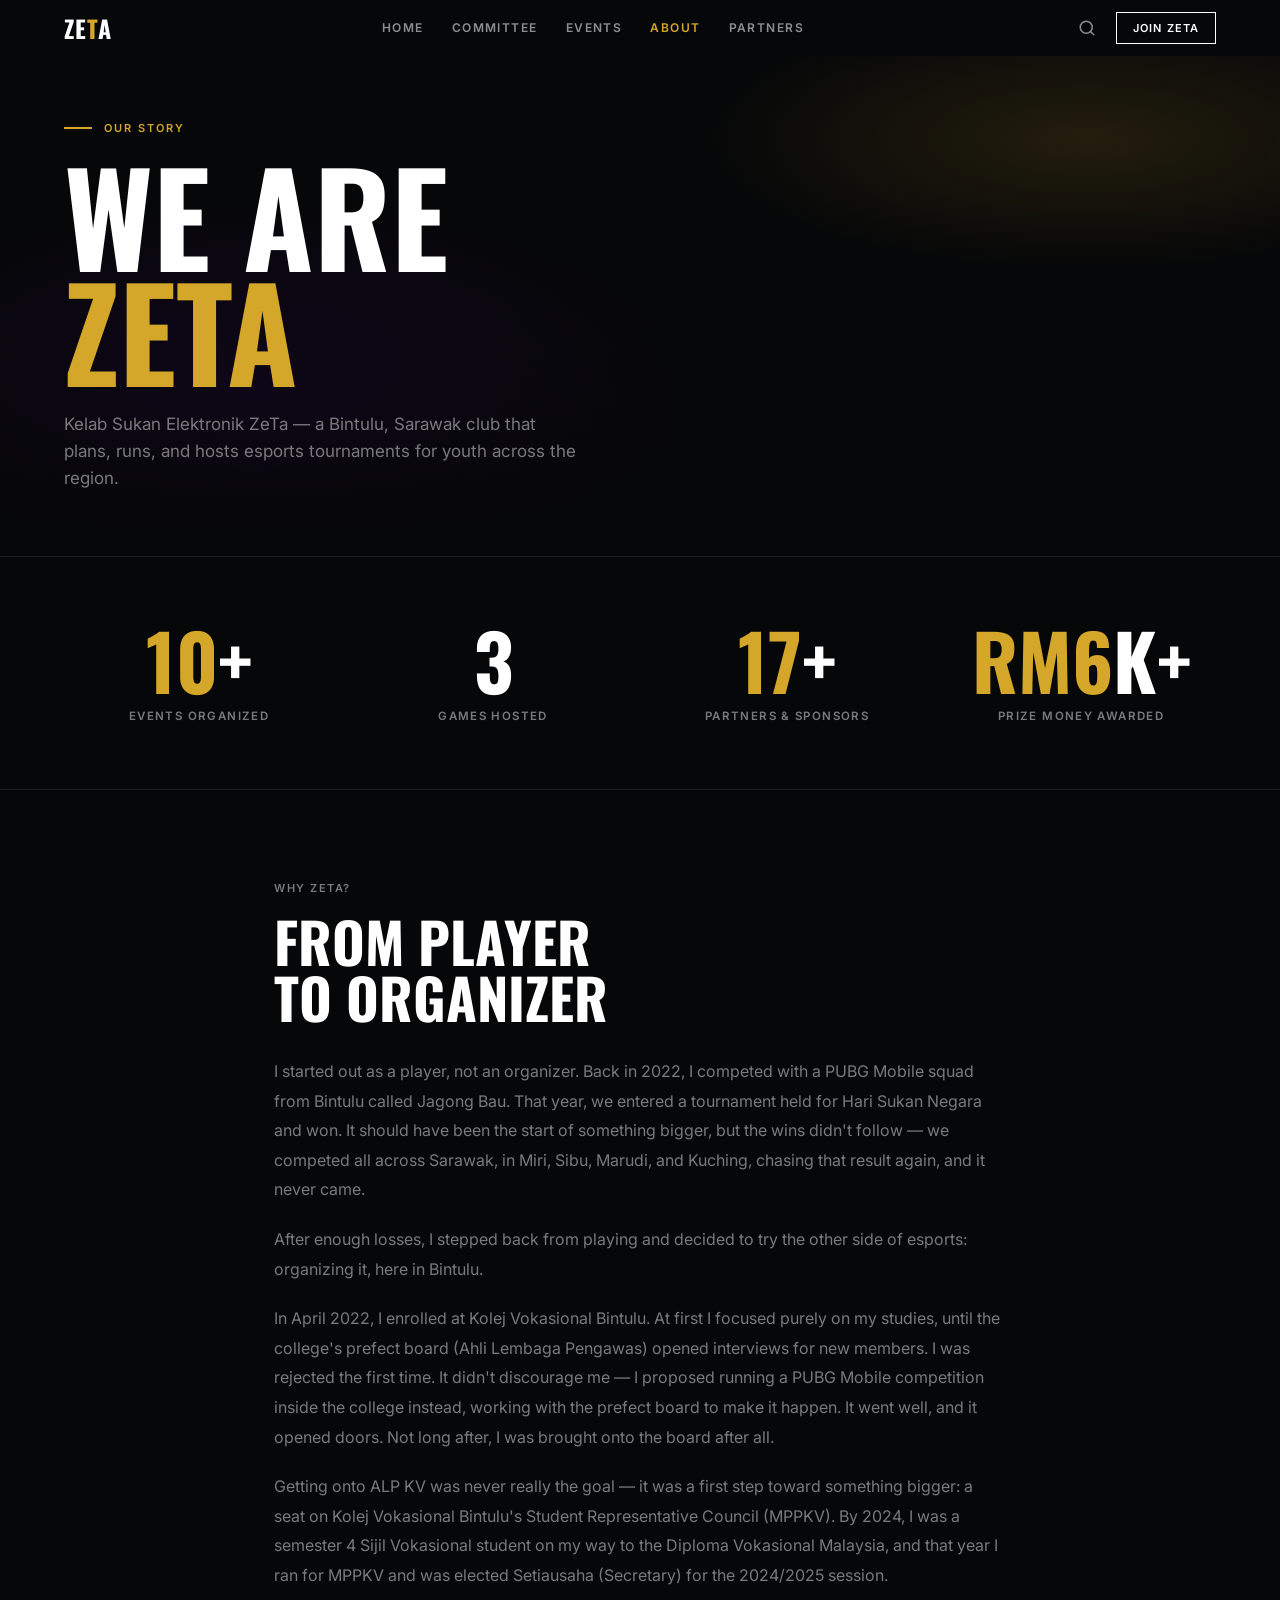
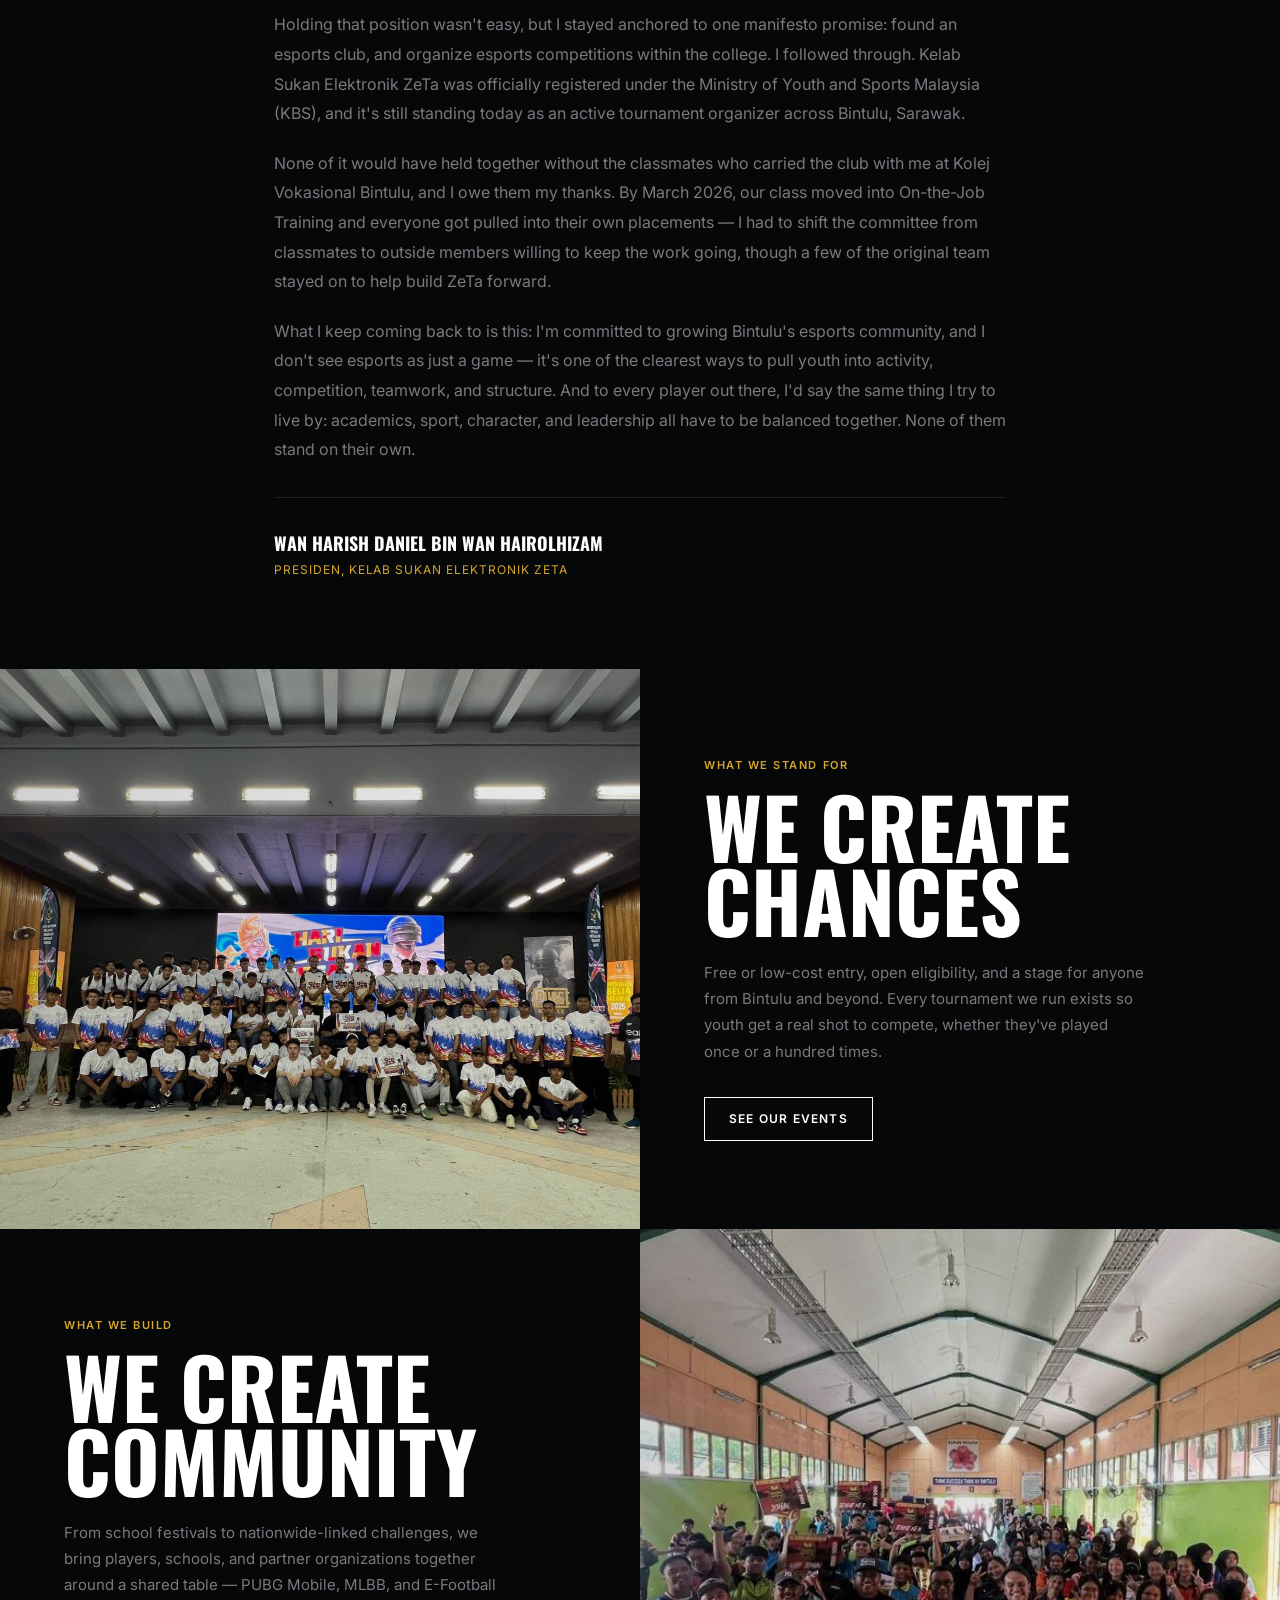
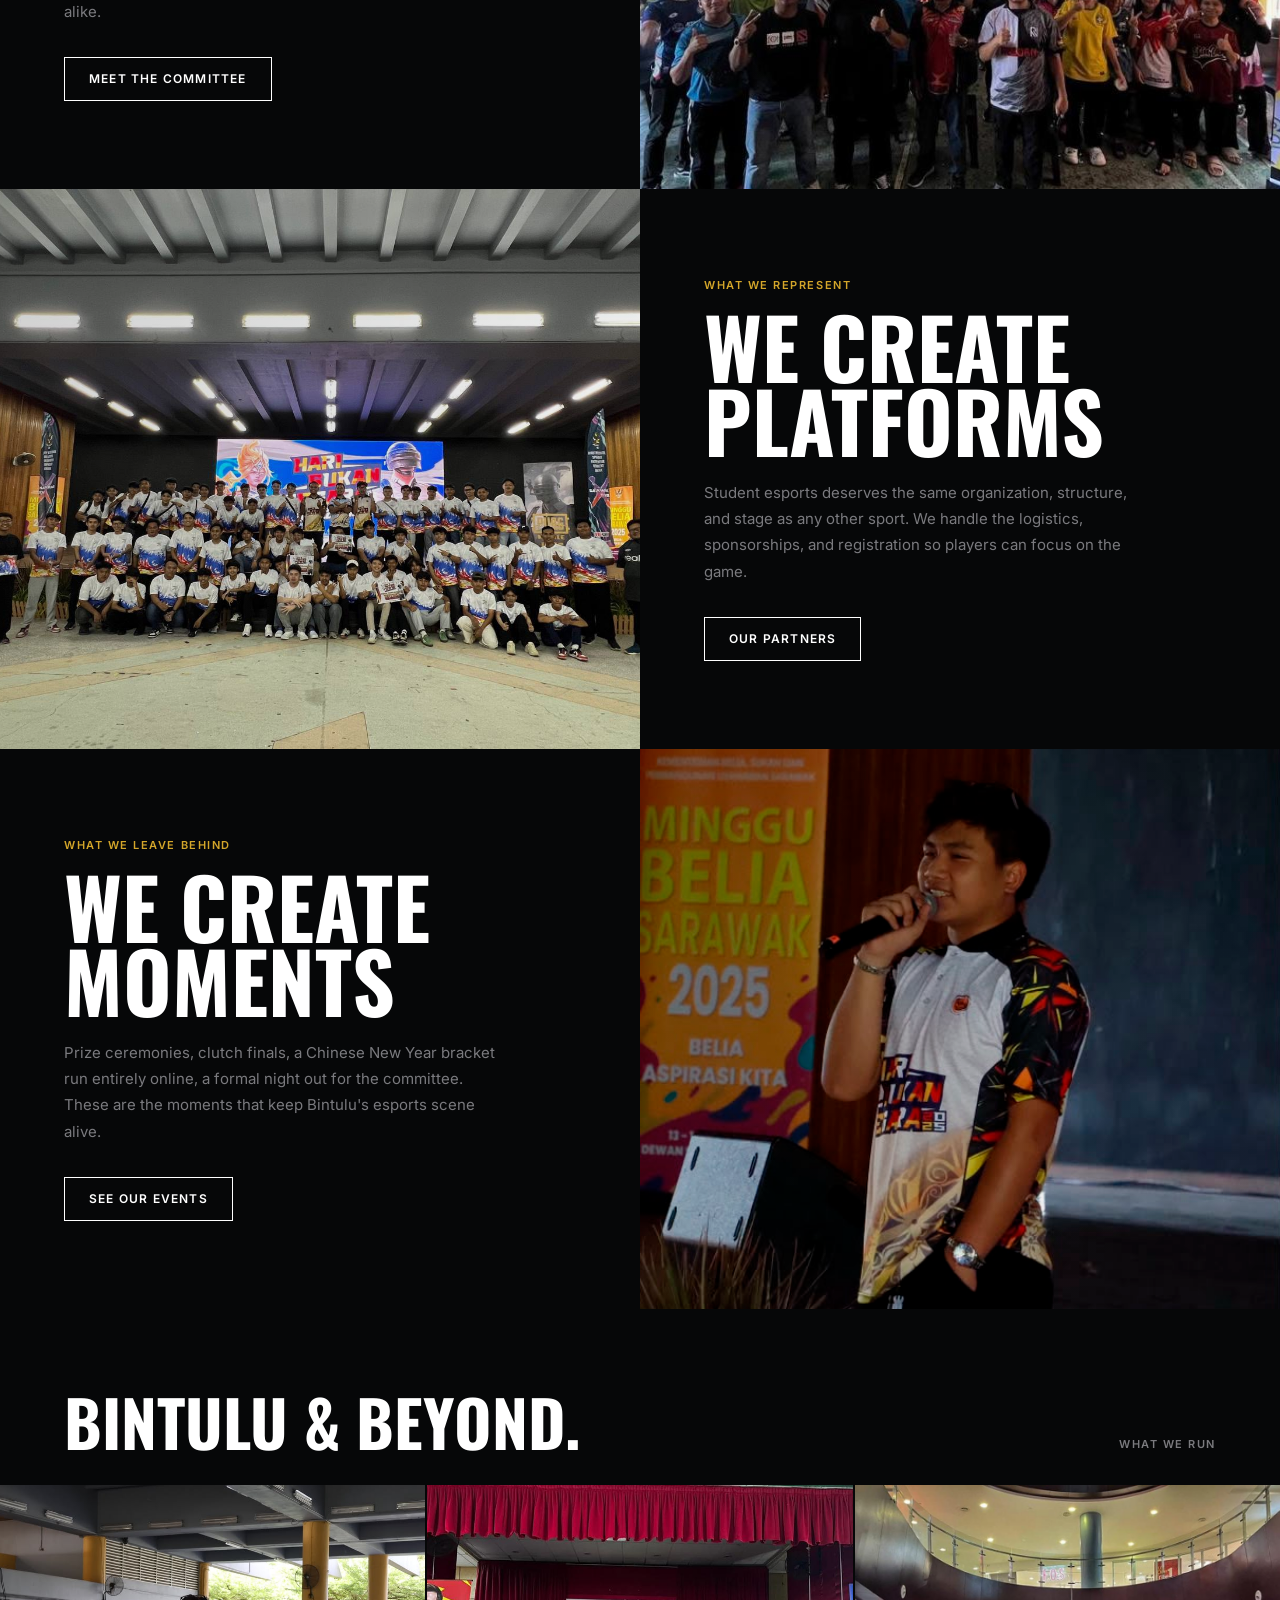
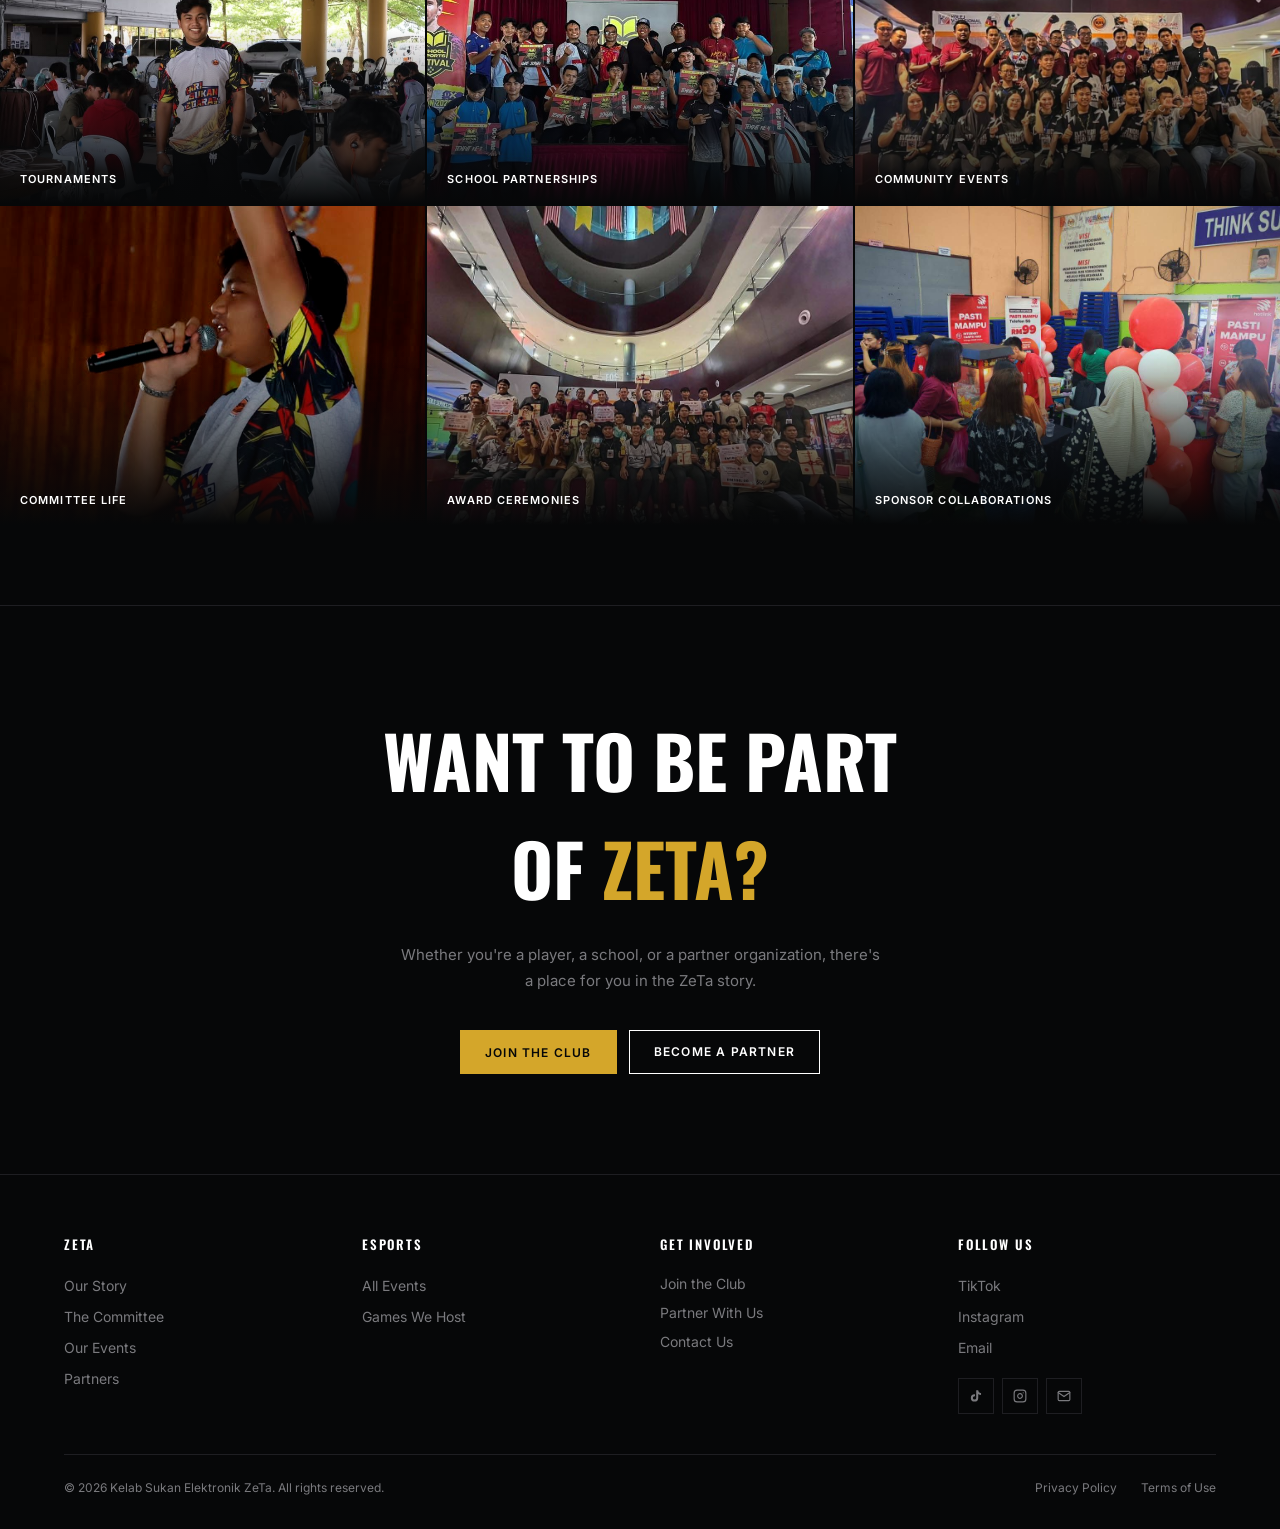
==== about.html @ 59dc7697 "Initial commit: ZeTa Esport static site" ====
<!DOCTYPE html>
<html lang="en">
<head>
  <meta charset="UTF-8">
  <meta name="viewport" content="width=device-width, initial-scale=1.0">
  <title>About — ZeTa Esport</title>
  <meta name="description" content="Kelab Sukan Elektronik ZeTa (KSE ZeTa) — a Bintulu, Sarawak esports club registered under the Ministry of Youth and Sports Malaysia, organizing PUBG Mobile, MLBB, and E-Football tournaments.">
  <link rel="preconnect" href="https://fonts.googleapis.com">
  <link rel="preconnect" href="https://fonts.gstatic.com" crossorigin>
  <link href="https://fonts.googleapis.com/css2?family=Oswald:wght@400;500;600;700&family=Inter:wght@400;500;600&display=swap" rel="stylesheet">
  <link rel="stylesheet" href="css/global.css">
  <link rel="stylesheet" href="css/about.css">
  <link rel="icon" type="image/svg+xml" href="assets/favicon.svg">
</head>
<body>

  <!-- Mobile navigation -->
  <nav class="mobile-menu" aria-label="Mobile navigation">
    <a href="index.html">Home</a>
    <a href="committee.html">Committee</a>
    <a href="events.html">Events</a>
    <a href="about.html">About</a>
    <a href="partners.html">Partners</a>
  </nav>

  <!-- Navbar -->
  <header class="navbar" role="banner">
    <a href="index.html" class="navbar__logo">Ze<span class="accent">T</span>a</a>
    <nav class="navbar__nav" aria-label="Main navigation">
      <a href="index.html">Home</a>
      <a href="committee.html">Committee</a>
      <a href="events.html">Events</a>
      <a href="about.html" class="active">About</a>
      <a href="partners.html">Partners</a>
    </nav>
    <div class="navbar__actions">
      <button class="navbar__icon-btn" aria-label="Search">
        <svg width="18" height="18" viewBox="0 0 24 24" fill="none" stroke="currentColor" stroke-width="2" stroke-linecap="round" stroke-linejoin="round">
          <circle cx="11" cy="11" r="8"/><path d="m21 21-4.35-4.35"/>
        </svg>
      </button>
      <button type="button" class="btn btn-outline btn-sm js-contact-trigger">Join ZeTa</button>
    </div>
    <button class="navbar__burger" aria-label="Open menu" aria-expanded="false">
      <span></span><span></span><span></span>
    </button>
  </header>

  <main>

    <!-- ====== ABOUT HERO ====== -->
    <section class="about-hero" aria-label="About hero">
      <div class="about-hero__bg"></div>
      <div class="about-hero__overlay"></div>
      <div class="about-hero__content">
        <p class="about-hero__eyebrow">Our Story</p>
        <h1 class="about-hero__title">We Are<br><span class="accent">ZeTa</span></h1>
        <p class="about-hero__tagline">Kelab Sukan Elektronik ZeTa — a Bintulu, Sarawak club that plans, runs, and hosts esports tournaments for youth across the region.</p>
      </div>
    </section>

    <!-- ====== STATS ROW ====== -->
    <div class="stats-row" role="region" aria-label="Club statistics">
      <div class="stats-row__grid">
        <div class="stat-item reveal">
          <p class="stat-item__number"><span class="accent">10</span>+</p>
          <p class="stat-item__label">Events Organized</p>
        </div>
        <div class="stat-item reveal" data-delay="0.08">
          <p class="stat-item__number">3</p>
          <p class="stat-item__label">Games Hosted</p>
        </div>
        <div class="stat-item reveal" data-delay="0.16">
          <p class="stat-item__number"><span class="accent">17</span>+</p>
          <p class="stat-item__label">Partners &amp; Sponsors</p>
        </div>
        <div class="stat-item reveal" data-delay="0.24">
          <p class="stat-item__number"><span class="accent">RM6</span>K+</p>
          <p class="stat-item__label">Prize Money Awarded</p>
        </div>
      </div>
    </div>

    <!-- ====== FOUNDER'S NOTE ====== -->
    <section class="founder-note" aria-labelledby="founder-note-heading">
      <p class="label founder-note__label reveal">Why ZeTa?</p>
      <h2 class="founder-note__heading reveal" id="founder-note-heading" data-delay="0.1">From Player<br>to Organizer</h2>
      <div class="founder-note__body reveal" data-delay="0.2">
        <p>I started out as a player, not an organizer. Back in 2022, I competed with a PUBG Mobile squad from Bintulu called Jagong Bau. That year, we entered a tournament held for Hari Sukan Negara and won. It should have been the start of something bigger, but the wins didn't follow — we competed all across Sarawak, in Miri, Sibu, Marudi, and Kuching, chasing that result again, and it never came.</p>
        <p>After enough losses, I stepped back from playing and decided to try the other side of esports: organizing it, here in Bintulu.</p>
        <p>In April 2022, I enrolled at Kolej Vokasional Bintulu. At first I focused purely on my studies, until the college's prefect board (Ahli Lembaga Pengawas) opened interviews for new members. I was rejected the first time. It didn't discourage me — I proposed running a PUBG Mobile competition inside the college instead, working with the prefect board to make it happen. It went well, and it opened doors. Not long after, I was brought onto the board after all.</p>
        <p>Getting onto ALP KV was never really the goal — it was a first step toward something bigger: a seat on Kolej Vokasional Bintulu's Student Representative Council (MPPKV). By 2024, I was a semester 4 Sijil Vokasional student on my way to the Diploma Vokasional Malaysia, and that year I ran for MPPKV and was elected Setiausaha (Secretary) for the 2024/2025 session.</p>
        <p>Holding that position wasn't easy, but I stayed anchored to one manifesto promise: found an esports club, and organize esports competitions within the college. I followed through. Kelab Sukan Elektronik ZeTa was officially registered under the Ministry of Youth and Sports Malaysia (KBS), and it's still standing today as an active tournament organizer across Bintulu, Sarawak.</p>
        <p>None of it would have held together without the classmates who carried the club with me at Kolej Vokasional Bintulu, and I owe them my thanks. By March 2026, our class moved into On-the-Job Training and everyone got pulled into their own placements — I had to shift the committee from classmates to outside members willing to keep the work going, though a few of the original team stayed on to help build ZeTa forward.</p>
        <p>What I keep coming back to is this: I'm committed to growing Bintulu's esports community, and I don't see esports as just a game — it's one of the clearest ways to pull youth into activity, competition, teamwork, and structure. And to every player out there, I'd say the same thing I try to live by: academics, sport, character, and leadership all have to be balanced together. None of them stand on their own.</p>
      </div>
      <div class="founder-note__sig reveal" data-delay="0.3">
        <p class="founder-note__sig-name">Wan Harish Daniel Bin Wan Hairolhizam</p>
        <p class="founder-note__sig-role">Presiden, Kelab Sukan Elektronik ZeTa</p>
      </div>
    </section>

    <!-- ====== MISSION BLOCKS ====== -->
    <div class="missions" role="region" aria-label="Our mission">

      <!-- Block 1: WE CREATE OPPORTUNITIES — image left, text right -->
      <article class="mission-block">
        <div class="mission-block__img">
          <div class="mission-block__img-bg" style="background-image: url('assets/HariSukanNegara1.jpeg');"></div>
          <div class="mission-block__img-overlay"></div>
        </div>
        <div class="mission-block__text reveal">
          <p class="mission-block__kicker">What We Stand For</p>
          <h2 class="mission-block__heading">We Create<br>Chances</h2>
          <p class="mission-block__body">Free or low-cost entry, open eligibility, and a stage for anyone from Bintulu and beyond. Every tournament we run exists so youth get a real shot to compete, whether they've played once or a hundred times.</p>
          <a href="events.html" class="btn btn-outline">See Our Events</a>
        </div>
      </article>

      <!-- Block 2: WE CREATE COMMUNITY — text left, image right (nth-child(even) flips img) -->
      <article class="mission-block">
        <div class="mission-block__text reveal">
          <p class="mission-block__kicker">What We Build</p>
          <h2 class="mission-block__heading">We Create<br>Community</h2>
          <p class="mission-block__body">From school festivals to nationwide-linked challenges, we bring players, schools, and partner organizations together around a shared table &mdash; PUBG Mobile, MLBB, and E-Football alike.</p>
          <a href="committee.html" class="btn btn-outline">Meet the Committee</a>
        </div>
        <div class="mission-block__img">
          <div class="mission-block__img-bg" style="background-image: url('assets/School Esport Festival 2.jpeg');"></div>
          <div class="mission-block__img-overlay"></div>
        </div>
      </article>

      <!-- Block 3: WE CREATE PLATFORMS — image left, text right -->
      <article class="mission-block">
        <div class="mission-block__img">
          <div class="mission-block__img-bg" style="background-image: url('assets/HariSukanNegara2.jpeg');"></div>
          <div class="mission-block__img-overlay"></div>
        </div>
        <div class="mission-block__text reveal">
          <p class="mission-block__kicker">What We Represent</p>
          <h2 class="mission-block__heading">We Create<br>Platforms</h2>
          <p class="mission-block__body">Student esports deserves the same organization, structure, and stage as any other sport. We handle the logistics, sponsorships, and registration so players can focus on the game.</p>
          <a href="partners.html" class="btn btn-outline">Our Partners</a>
        </div>
      </article>

      <!-- Block 4: WE CREATE MOMENTS — text left, image right (nth-child(even) flips img) -->
      <article class="mission-block">
        <div class="mission-block__text reveal">
          <p class="mission-block__kicker">What We Leave Behind</p>
          <h2 class="mission-block__heading">We Create<br>Moments</h2>
          <p class="mission-block__body">Prize ceremonies, clutch finals, a Chinese New Year bracket run entirely online, a formal night out for the committee. These are the moments that keep Bintulu's esports scene alive.</p>
          <a href="events.html" class="btn btn-outline">See Our Events</a>
        </div>
        <div class="mission-block__img">
          <div class="mission-block__img-bg" style="background-image: url('assets/HariSukanNegara7.jpeg');"></div>
          <div class="mission-block__img-overlay"></div>
        </div>
      </article>

    </div>

    <!-- ====== PHOTO MOSAIC ====== -->
    <section class="photo-mosaic" aria-labelledby="mosaic-heading">
      <div class="photo-mosaic__header">
        <h2 class="heading-lg reveal" id="mosaic-heading">Bintulu &amp; Beyond.</h2>
        <p class="label reveal" data-delay="0.1">What We Run</p>
      </div>
      <div class="photo-mosaic__grid">
        <div class="mosaic-tile">
          <div class="mosaic-tile__bg" style="background-image: url('assets/HariSukanNegara3.jpeg');"></div>
          <div class="mosaic-tile__gradient"></div>
          <span class="mosaic-tile__label">Tournaments</span>
        </div>
        <div class="mosaic-tile">
          <div class="mosaic-tile__bg" style="background-image: url('assets/SchoolEsportFestival1.jpeg');"></div>
          <div class="mosaic-tile__gradient"></div>
          <span class="mosaic-tile__label">School Partnerships</span>
        </div>
        <div class="mosaic-tile">
          <div class="mosaic-tile__bg" style="background-image: url('assets/LigaSekolah1.jpeg');"></div>
          <div class="mosaic-tile__gradient"></div>
          <span class="mosaic-tile__label">Community Events</span>
        </div>
        <div class="mosaic-tile">
          <div class="mosaic-tile__bg" style="background-image: url('assets/HariSukanNegara6.jpeg');"></div>
          <div class="mosaic-tile__gradient"></div>
          <span class="mosaic-tile__label">Committee Life</span>
        </div>
        <div class="mosaic-tile">
          <div class="mosaic-tile__bg" style="background-image: url('assets/LigaSekolah2.jpeg');"></div>
          <div class="mosaic-tile__gradient"></div>
          <span class="mosaic-tile__label">Award Ceremonies</span>
        </div>
        <div class="mosaic-tile">
          <div class="mosaic-tile__bg" style="background-image: url('assets/School Esport Festtival 3.jpeg');"></div>
          <div class="mosaic-tile__gradient"></div>
          <span class="mosaic-tile__label">Sponsor Collaborations</span>
        </div>
      </div>
    </section>

    <!-- ====== CTA BAND ====== -->
    <section class="about-cta" aria-label="Join ZeTa">
      <h2 class="about-cta__title reveal">Want to Be Part<br>of <span class="accent">ZeTa?</span></h2>
      <p class="about-cta__sub reveal" data-delay="0.1">Whether you're a player, a school, or a partner organization, there's a place for you in the ZeTa story.</p>
      <div class="about-cta__actions reveal" data-delay="0.2">
        <button type="button" class="btn btn-gold js-contact-trigger">Join the Club</button>
        <a href="partners.html" class="btn btn-outline">Become a Partner</a>
      </div>
    </section>

  </main>

  <!-- ====== FOOTER ====== -->
  <footer class="footer" role="contentinfo">
    <div class="footer__grid">
      <div class="footer__col">
        <p class="footer__col-title">ZeTa</p>
        <nav class="footer__links" aria-label="About ZeTa">
          <a href="about.html">Our Story</a>
          <a href="committee.html">The Committee</a>
          <a href="events.html">Our Events</a>
          <a href="partners.html">Partners</a>
        </nav>
      </div>
      <div class="footer__col">
        <p class="footer__col-title">Esports</p>
        <nav class="footer__links" aria-label="Esports">
          <a href="events.html">All Events</a>
          <a href="index.html#games-heading">Games We Host</a>
        </nav>
      </div>
      <div class="footer__col">
        <p class="footer__col-title">Get Involved</p>
        <nav class="footer__links" aria-label="Get involved">
          <button type="button" class="js-contact-trigger">Join the Club</button>
          <a href="partners.html">Partner With Us</a>
          <button type="button" class="js-contact-trigger">Contact Us</button>
        </nav>
      </div>
      <div class="footer__col">
        <p class="footer__col-title">Follow Us</p>
        <nav class="footer__links" aria-label="Social media">
          <a href="https://www.tiktok.com/@kse.zeta" target="_blank" rel="noopener">TikTok</a>
          <a href="https://www.instagram.com/kse.zeta/" target="_blank" rel="noopener">Instagram</a>
          <a href="https://mail.google.com/mail/?view=cm&amp;fs=1&amp;to=kelabsukanelektronikzeta@gmail.com" target="_blank" rel="noopener">Email</a>
        </nav>
        <div class="footer__social">
          <a href="https://www.tiktok.com/@kse.zeta" target="_blank" rel="noopener" aria-label="TikTok">
            <svg width="14" height="14" viewBox="0 0 24 24" fill="currentColor"><path d="M19.59 6.69a4.83 4.83 0 0 1-3.77-4.25V2h-3.45v13.67a2.89 2.89 0 0 1-2.88 2.5 2.89 2.89 0 0 1-2.89-2.89 2.89 2.89 0 0 1 2.89-2.89c.28 0 .54.04.79.1V9.01a6.33 6.33 0 0 0-.79-.05 6.34 6.34 0 0 0-6.34 6.34 6.34 6.34 0 0 0 6.34 6.34 6.34 6.34 0 0 0 6.33-6.34V8.69a8.27 8.27 0 0 0 4.83 1.56V6.79a4.84 4.84 0 0 1-1.06-.1z"/></svg>
          </a>
          <a href="https://www.instagram.com/kse.zeta/" target="_blank" rel="noopener" aria-label="Instagram">
            <svg width="14" height="14" viewBox="0 0 24 24" fill="none" stroke="currentColor" stroke-width="2" stroke-linecap="round" stroke-linejoin="round"><rect x="2" y="2" width="20" height="20" rx="5"/><path d="M16 11.37A4 4 0 1 1 12.63 8 4 4 0 0 1 16 11.37z"/><line x1="17.5" y1="6.5" x2="17.51" y2="6.5"/></svg>
          </a>
          <a href="https://mail.google.com/mail/?view=cm&amp;fs=1&amp;to=kelabsukanelektronikzeta@gmail.com" target="_blank" rel="noopener" aria-label="Email">
            <svg width="14" height="14" viewBox="0 0 24 24" fill="none" stroke="currentColor" stroke-width="2" stroke-linecap="round" stroke-linejoin="round"><rect x="2" y="4" width="20" height="16" rx="2"/><path d="m22 6-10 7L2 6"/></svg>
          </a>
        </div>
      </div>
    </div>
    <div class="footer__bottom">
      <p class="footer__copy">&copy; <span id="footer-year"></span> Kelab Sukan Elektronik ZeTa. All rights reserved.</p>
      <nav class="footer__legal" aria-label="Legal">
        <a href="privacy-policy.html">Privacy Policy</a>
        <a href="terms-of-use.html">Terms of Use</a>
      </nav>
    </div>
  </footer>

  <!-- ====== CONTACT MODAL ====== -->
  <div class="contact-modal" id="contact-modal" aria-hidden="true">
    <div class="contact-modal__backdrop" data-contact-close></div>
    <div class="contact-modal__card" role="dialog" aria-modal="true" aria-labelledby="contact-modal-title">
      <button type="button" class="contact-modal__close" aria-label="Close" data-contact-close>&times;</button>
      <p class="label" id="contact-modal-title">Get In Touch</p>
      <h3 class="contact-modal__heading">Reach ZeTa Through</h3>
      <div class="contact-modal__options">
        <a class="contact-modal__option" href="https://www.instagram.com/kse.zeta/" target="_blank" rel="noopener">
          <span class="contact-modal__option-icon">
            <svg width="18" height="18" viewBox="0 0 24 24" fill="none" stroke="currentColor" stroke-width="2" stroke-linecap="round" stroke-linejoin="round"><rect x="2" y="2" width="20" height="20" rx="5"/><path d="M16 11.37A4 4 0 1 1 12.63 8 4 4 0 0 1 16 11.37z"/><line x1="17.5" y1="6.5" x2="17.51" y2="6.5"/></svg>
          </span>
          <span class="contact-modal__option-label">Instagram</span>
        </a>
        <a class="contact-modal__option" href="https://mail.google.com/mail/?view=cm&amp;fs=1&amp;to=kelabsukanelektronikzeta@gmail.com" target="_blank" rel="noopener">
          <span class="contact-modal__option-icon">
            <svg width="18" height="18" viewBox="0 0 24 24" fill="none" stroke="currentColor" stroke-width="2" stroke-linecap="round" stroke-linejoin="round"><rect x="2" y="4" width="20" height="16" rx="2"/><path d="m22 6-10 7L2 6"/></svg>
          </span>
          <span class="contact-modal__option-label">Gmail</span>
        </a>
        <a class="contact-modal__option" href="https://www.tiktok.com/@kse.zeta" target="_blank" rel="noopener">
          <span class="contact-modal__option-icon">
            <svg width="18" height="18" viewBox="0 0 24 24" fill="currentColor"><path d="M19.59 6.69a4.83 4.83 0 0 1-3.77-4.25V2h-3.45v13.67a2.89 2.89 0 0 1-2.88 2.5 2.89 2.89 0 0 1-2.89-2.89 2.89 2.89 0 0 1 2.89-2.89c.28 0 .54.04.79.1V9.01a6.33 6.33 0 0 0-.79-.05 6.34 6.34 0 0 0-6.34 6.34 6.34 6.34 0 0 0 6.34 6.34 6.34 6.34 0 0 0 6.33-6.34V8.69a8.27 8.27 0 0 0 4.83 1.56V6.79a4.84 4.84 0 0 1-1.06-.1z"/></svg>
          </span>
          <span class="contact-modal__option-label">TikTok</span>
        </a>
      </div>
    </div>
  </div>

  <script>
    document.getElementById('footer-year').textContent = new Date().getFullYear();
  </script>
  <script src="js/main.js"></script>
</body>
</html>
---- css/global.css ----
:root {
  --bg:      #060708;
  --surface: #0E0F11;
  --card:    #161618;
  --border:  #1E1E22;
  --gold:    #D4A62A;
  --gold-dark: #B8871E;
  --white:   #FFFFFF;
  --text:    #E8E8E8;
  --muted:   #7A7A7E;
  --nav-h:   5.6rem;
  --px:      clamp(2rem, 5vw, 8rem);
  --max-w:   160rem;
  --font-heading: 'Oswald', 'Arial Narrow', sans-serif;
  --font-body:    'Inter', Arial, sans-serif;
}

*, *::before, *::after { box-sizing: border-box; margin: 0; padding: 0; }

html {
  font-size: 10px;
  scroll-behavior: smooth;
  scrollbar-width: thin;
  scrollbar-color: var(--gold) var(--surface);
}

/* ── Scrollbar ── */
::-webkit-scrollbar { width: 1rem; height: 1rem; }
::-webkit-scrollbar-track { background: var(--surface); }
::-webkit-scrollbar-thumb {
  background: var(--gold);
  border: 3px solid var(--surface);
}
::-webkit-scrollbar-thumb:hover { background: var(--gold-dark); }
::-webkit-scrollbar-corner { background: var(--surface); }

body {
  background: var(--bg);
  color: var(--text);
  font-family: var(--font-body);
  font-size: 1.6rem;
  line-height: 1.5;
  -webkit-font-smoothing: antialiased;
  -moz-osx-font-smoothing: grayscale;
}

img, video {
  display: block;
  max-width: 100%;
  -webkit-user-select: none;
  user-select: none;
  -webkit-user-drag: none;
  -webkit-touch-callout: none;
}
a { color: inherit; text-decoration: none; }
ul, ol { list-style: none; }
button { cursor: pointer; border: none; background: none; font-family: inherit; color: inherit; }
svg { display: block; }

.container {
  width: 100%;
  max-width: var(--max-w);
  margin: 0 auto;
  padding: 0 var(--px);
}

/* ── Typography ── */
.heading-xl {
  font-family: var(--font-heading);
  font-weight: 700;
  font-size: clamp(5rem, 11vw, 14rem);
  line-height: 0.9;
  text-transform: uppercase;
  letter-spacing: -0.01em;
  color: var(--white);
}
.heading-lg {
  font-family: var(--font-heading);
  font-weight: 700;
  font-size: clamp(3.2rem, 5.5vw, 6.4rem);
  line-height: 1;
  text-transform: uppercase;
  color: var(--white);
}
.heading-md {
  font-family: var(--font-heading);
  font-weight: 600;
  font-size: clamp(2.4rem, 3.5vw, 4rem);
  line-height: 1.1;
  text-transform: uppercase;
  color: var(--white);
}
.label {
  font-size: 1.1rem;
  font-weight: 600;
  letter-spacing: 0.14em;
  text-transform: uppercase;
  color: var(--muted);
}
.body-text {
  font-size: 1.5rem;
  line-height: 1.75;
  color: var(--muted);
}

/* ── Buttons ── */
.btn {
  display: inline-flex;
  align-items: center;
  gap: 0.8rem;
  padding: 1.2rem 2.4rem;
  font-family: var(--font-body);
  font-weight: 600;
  font-size: 1.2rem;
  letter-spacing: 0.1em;
  text-transform: uppercase;
  cursor: pointer;
  transition: background 0.2s, color 0.2s, border-color 0.2s;
  white-space: nowrap;
  border: 1px solid transparent;
}
.btn-gold {
  background: var(--gold);
  color: var(--bg);
  border-color: var(--gold);
}
.btn-gold:hover { background: var(--gold-dark); border-color: var(--gold-dark); }
.btn-outline {
  background: transparent;
  color: var(--white);
  border-color: var(--white);
}
.btn-outline:hover { background: var(--white); color: var(--bg); }
.btn-sm { padding: 0.8rem 1.6rem; font-size: 1.1rem; }

/* ── Navbar ── */
.navbar {
  position: fixed;
  top: 0; left: 0; right: 0;
  height: var(--nav-h);
  z-index: 1000;
  background: var(--bg);
  display: flex;
  align-items: center;
  padding: 0 var(--px);
  gap: 3.2rem;
  transition: border-bottom 0.3s;
}
.navbar.scrolled { border-bottom: 1px solid var(--border); }

.navbar__logo {
  font-family: var(--font-heading);
  font-weight: 700;
  font-size: 2.4rem;
  text-transform: uppercase;
  letter-spacing: 0.04em;
  color: var(--white);
  flex-shrink: 0;
}
.navbar__logo .accent { color: var(--gold); }

.navbar__nav {
  display: flex;
  align-items: center;
  gap: 2.8rem;
  margin: 0 auto;
}
.navbar__nav a {
  font-size: 1.2rem;
  font-weight: 600;
  letter-spacing: 0.12em;
  text-transform: uppercase;
  color: var(--text);
  opacity: 0.6;
  transition: opacity 0.2s, color 0.2s;
}
.navbar__nav a:hover,
.navbar__nav a.active { opacity: 1; color: var(--gold); }

.navbar__actions {
  display: flex;
  align-items: center;
  gap: 1.6rem;
  flex-shrink: 0;
}
.navbar__icon-btn {
  display: flex;
  align-items: center;
  justify-content: center;
  color: var(--text);
  opacity: 0.6;
  transition: opacity 0.2s;
  padding: 0.4rem;
}
.navbar__icon-btn:hover { opacity: 1; }

.navbar__burger {
  display: none;
  flex-direction: column;
  gap: 0.5rem;
  padding: 0.4rem;
  margin-left: auto;
}
.navbar__burger span {
  display: block;
  width: 2.2rem;
  height: 2px;
  background: var(--white);
  transition: transform 0.3s, opacity 0.3s;
}
.navbar__burger.open span:nth-child(1) { transform: translateY(7px) rotate(45deg); }
.navbar__burger.open span:nth-child(2) { opacity: 0; }
.navbar__burger.open span:nth-child(3) { transform: translateY(-7px) rotate(-45deg); }

/* Mobile menu */
.mobile-menu {
  display: none;
  position: fixed;
  top: var(--nav-h); left: 0; right: 0; bottom: 0;
  background: var(--bg);
  z-index: 999;
  padding: 4rem var(--px);
  flex-direction: column;
  overflow-y: auto;
}
.mobile-menu.open { display: flex; }
.mobile-menu a {
  font-family: var(--font-heading);
  font-weight: 700;
  font-size: 3.6rem;
  text-transform: uppercase;
  color: var(--white);
  border-bottom: 1px solid var(--border);
  padding: 2rem 0;
  transition: color 0.2s;
}
.mobile-menu a:hover { color: var(--gold); }

/* ── Footer ── */
.footer {
  background: var(--bg);
  border-top: 1px solid var(--border);
  padding: 6rem var(--px) 3.2rem;
}
.footer__grid {
  display: grid;
  grid-template-columns: repeat(4, 1fr);
  gap: 4rem;
  margin-bottom: 4rem;
}
.footer__col-title {
  font-family: var(--font-heading);
  font-weight: 600;
  font-size: 1.3rem;
  letter-spacing: 0.14em;
  text-transform: uppercase;
  color: var(--white);
  margin-bottom: 2rem;
}
.footer__links {
  display: flex;
  flex-direction: column;
  gap: 1rem;
}
.footer__links a,
.footer__links button.js-contact-trigger {
  font-size: 1.4rem;
  color: var(--muted);
  text-align: left;
  transition: color 0.2s;
}
.footer__links a:hover,
.footer__links button.js-contact-trigger:hover { color: var(--gold); }
.footer__social {
  display: flex;
  flex-wrap: wrap;
  gap: 0.8rem;
  margin-top: 2rem;
}
.footer__social a {
  display: flex;
  align-items: center;
  justify-content: center;
  width: 3.6rem;
  height: 3.6rem;
  border: 1px solid var(--border);
  color: var(--muted);
  transition: border-color 0.2s, color 0.2s;
}
.footer__social a:hover { border-color: var(--gold); color: var(--gold); }
.footer__bottom {
  border-top: 1px solid var(--border);
  padding-top: 2.4rem;
  display: flex;
  align-items: center;
  justify-content: space-between;
  flex-wrap: wrap;
  gap: 1.6rem;
}
.footer__copy { font-size: 1.2rem; color: var(--muted); }
.footer__legal { display: flex; gap: 2.4rem; }
.footer__legal a {
  font-size: 1.2rem;
  color: var(--muted);
  transition: color 0.2s;
}
.footer__legal a:hover { color: var(--text); }

/* ── Contact modal ── */
.contact-modal {
  position: fixed;
  inset: 0;
  z-index: 2000;
  display: flex;
  align-items: center;
  justify-content: center;
  opacity: 0;
  pointer-events: none;
  transition: opacity 0.25s ease;
}
.contact-modal.open { opacity: 1; pointer-events: auto; }
.contact-modal__backdrop {
  position: absolute;
  inset: 0;
  background: rgba(6, 7, 8, 0.85);
}
.contact-modal__card {
  position: relative;
  background: var(--card);
  border: 1px solid var(--border);
  padding: 4rem 3.2rem 3.2rem;
  width: min(44rem, 90vw);
  transform: translateY(1.6rem);
  transition: transform 0.25s ease;
}
.contact-modal.open .contact-modal__card { transform: translateY(0); }
.contact-modal__close {
  position: absolute;
  top: 1.2rem;
  right: 1.2rem;
  width: 3.6rem;
  height: 3.6rem;
  display: flex;
  align-items: center;
  justify-content: center;
  font-size: 2.6rem;
  line-height: 1;
  color: var(--muted);
  transition: color 0.2s;
}
.contact-modal__close:hover { color: var(--white); }
.contact-modal__heading {
  font-family: var(--font-heading);
  font-weight: 700;
  font-size: 2.8rem;
  text-transform: uppercase;
  color: var(--white);
  margin: 0.8rem 0 2.4rem;
}
.contact-modal__options {
  display: flex;
  flex-direction: column;
  gap: 1.2rem;
}
.contact-modal__option {
  display: flex;
  align-items: center;
  gap: 1.6rem;
  padding: 1.6rem 2rem;
  border: 1px solid var(--border);
  color: var(--text);
  transition: border-color 0.2s, color 0.2s;
}
.contact-modal__option:hover { border-color: var(--gold); color: var(--gold); }
.contact-modal__option-icon {
  display: flex;
  align-items: center;
  justify-content: center;
  width: 3.6rem;
  height: 3.6rem;
  border: 1px solid var(--border);
  flex-shrink: 0;
  color: inherit;
}
.contact-modal__option-label {
  font-family: var(--font-heading);
  font-weight: 600;
  font-size: 1.5rem;
  letter-spacing: 0.06em;
  text-transform: uppercase;
}

/* ── Poster lightbox ── */
.js-lightbox { cursor: zoom-in; }
.lightbox {
  position: fixed;
  inset: 0;
  z-index: 2100;
  display: flex;
  align-items: center;
  justify-content: center;
  opacity: 0;
  pointer-events: none;
  padding: 4rem;
  transition: opacity 0.25s ease;
}
.lightbox.open { opacity: 1; pointer-events: auto; }
.lightbox__backdrop {
  position: absolute;
  inset: 0;
  background: rgba(6, 7, 8, 0.92);
}
.lightbox__content {
  position: relative;
  max-width: 90vw;
  max-height: 90vh;
  display: flex;
}
.lightbox__image {
  max-width: 90vw;
  max-height: 90vh;
  object-fit: contain;
  display: block;
}
.lightbox__video {
  max-width: 90vw;
  max-height: 90vh;
  display: none;
}
.lightbox.lightbox--video .lightbox__image { display: none; }
.lightbox.lightbox--video .lightbox__video { display: block; }
.lightbox__close {
  position: absolute;
  top: 1.2rem;
  right: 1.2rem;
  width: 4rem;
  height: 4rem;
  display: flex;
  align-items: center;
  justify-content: center;
  font-size: 2.8rem;
  line-height: 1;
  color: var(--white);
  background: var(--bg);
  border: 1px solid var(--border);
  transition: color 0.2s, border-color 0.2s;
}
.lightbox__close:hover { color: var(--gold); border-color: var(--gold); }

/* ── Scroll reveal ── */
.reveal {
  opacity: 0;
  transform: translateY(2.4rem);
  transition: opacity 0.7s ease, transform 0.7s ease;
}
.reveal.visible { opacity: 1; transform: none; }

/* ── Utilities ── */
.section-pad { padding: 8rem 0; }

/* ── Responsive ── */
@media (max-width: 767px) {
  .navbar__nav,
  .navbar__actions .btn,
  .navbar__icon-btn { display: none; }
  .navbar__burger { display: flex; }
  .footer__grid { grid-template-columns: repeat(2, 1fr); gap: 3.2rem; }
}
---- css/about.css ----
/* ── About Hero ── */
.about-hero {
  position: relative;
  min-height: 60svh;
  display: flex;
  align-items: flex-end;
  padding-bottom: 6.4rem;
  overflow: hidden;
}
.about-hero__bg {
  position: absolute;
  inset: 0;
  background:
    radial-gradient(ellipse 55% 60% at 20% 75%, rgba(100, 0, 200, 0.18) 0%, transparent 65%),
    radial-gradient(ellipse 50% 40% at 85% 25%, rgba(212, 166, 42, 0.14) 0%, transparent 60%),
    #060708;
  z-index: 0;
}
.about-hero__overlay {
  position: absolute;
  inset: 0;
  background: linear-gradient(to top, #060708 0%, transparent 65%);
  z-index: 1;
}
.about-hero__content {
  position: relative;
  z-index: 2;
  width: 100%;
  padding: calc(var(--nav-h) + 6.4rem) var(--px) 0;
}
.about-hero__eyebrow {
  display: flex;
  align-items: center;
  gap: 1.2rem;
  font-size: 1.1rem;
  font-weight: 600;
  letter-spacing: 0.18em;
  text-transform: uppercase;
  color: var(--gold);
  margin-bottom: 2rem;
}
.about-hero__eyebrow::before {
  content: '';
  display: block;
  width: 2.8rem;
  height: 2px;
  background: var(--gold);
  flex-shrink: 0;
}
.about-hero__title {
  font-family: var(--font-heading);
  font-weight: 700;
  font-size: clamp(5rem, 10vw, 13rem);
  line-height: 0.9;
  text-transform: uppercase;
  color: var(--white);
  word-break: break-word;
  margin-bottom: 2.4rem;
}
.about-hero__title .accent { color: var(--gold); }
.about-hero__tagline {
  font-size: 1.7rem;
  line-height: 1.6;
  color: var(--muted);
  max-width: 52rem;
}

/* ── Stats Row ── */
.stats-row {
  border-top: 1px solid var(--border);
  border-bottom: 1px solid var(--border);
  padding: 6.4rem var(--px);
}
.stats-row__grid {
  display: grid;
  grid-template-columns: repeat(4, 1fr);
  gap: 2.4rem;
}
.stat-item { text-align: center; }
.stat-item__number {
  font-family: var(--font-heading);
  font-weight: 700;
  font-size: clamp(4rem, 6vw, 8rem);
  line-height: 1;
  color: var(--white);
}
.stat-item__number .accent { color: var(--gold); }
.stat-item__label {
  font-size: 1.15rem;
  font-weight: 600;
  letter-spacing: 0.12em;
  text-transform: uppercase;
  color: var(--muted);
  margin-top: 1rem;
}

/* ── Founder's Note ── */
.founder-note {
  padding: 9rem var(--px);
  max-width: 86rem;
  margin: 0 auto;
}
.founder-note__label { margin-bottom: 1.6rem; }
.founder-note__heading {
  font-family: var(--font-heading);
  font-weight: 700;
  font-size: clamp(3.2rem, 5vw, 5.6rem);
  text-transform: uppercase;
  color: var(--white);
  line-height: 1;
  margin-bottom: 3.2rem;
}
.founder-note__body p {
  font-size: 1.6rem;
  line-height: 1.85;
  color: var(--muted);
  margin-bottom: 2rem;
}
.founder-note__sig {
  margin-top: 3.2rem;
  padding-top: 3.2rem;
  border-top: 1px solid var(--border);
}
.founder-note__sig-name {
  font-family: var(--font-heading);
  font-weight: 700;
  font-size: 1.8rem;
  text-transform: uppercase;
  color: var(--white);
}
.founder-note__sig-role {
  font-size: 1.2rem;
  color: var(--gold);
  letter-spacing: 0.08em;
  text-transform: uppercase;
  margin-top: 0.4rem;
}

/* ── Mission Blocks ── */
.missions { overflow: hidden; }
.mission-block {
  display: grid;
  grid-template-columns: 1fr 1fr;
  min-height: 56rem;
}
.mission-block__img {
  position: relative;
  overflow: hidden;
  min-height: 40rem;
}
.mission-block__img-bg {
  position: absolute;
  inset: 0;
  background-size: cover;
  background-position: center;
  transition: transform 0.6s ease;
}
.mission-block:hover .mission-block__img-bg { transform: scale(1.03); }
.mission-block__img-overlay {
  position: absolute;
  inset: 0;
  background: linear-gradient(135deg, rgba(0,0,0,0.2), transparent);
}

.mission-block__text {
  display: flex;
  flex-direction: column;
  justify-content: center;
  align-items: flex-start;
  padding: 8rem var(--px);
  background: var(--bg);
}
.mission-block__kicker {
  font-size: 1.1rem;
  font-weight: 600;
  letter-spacing: 0.14em;
  text-transform: uppercase;
  color: var(--gold);
  margin-bottom: 1.6rem;
}
.mission-block__heading {
  font-family: var(--font-heading);
  font-weight: 700;
  font-size: clamp(4rem, 6.5vw, 9rem);
  text-transform: uppercase;
  line-height: 0.88;
  color: var(--white);
  word-break: break-word;
  margin-bottom: 2.4rem;
}
.mission-block__body {
  font-size: 1.5rem;
  line-height: 1.75;
  color: var(--muted);
  max-width: 44rem;
  margin-bottom: 3.2rem;
}

/* ── Photo Mosaic ── */
.photo-mosaic { padding: 8rem 0 0; }
.photo-mosaic__header {
  display: flex;
  align-items: flex-end;
  justify-content: space-between;
  padding: 0 var(--px);
  margin-bottom: 3.2rem;
}
.photo-mosaic__grid {
  display: grid;
  grid-template-columns: repeat(3, 1fr);
  gap: 2px;
}
.mosaic-tile {
  aspect-ratio: 4 / 3;
  overflow: hidden;
  position: relative;
  background: var(--card);
  cursor: pointer;
}
.mosaic-tile__bg {
  width: 100%;
  height: 100%;
  background-size: cover;
  background-position: center;
  transition: transform 0.5s ease;
}
.mosaic-tile:hover .mosaic-tile__bg { transform: scale(1.05); }
.mosaic-tile__gradient {
  position: absolute;
  inset: 0;
  background: linear-gradient(to top, #060708 0%, transparent 55%);
  z-index: 1;
}
.mosaic-tile__label {
  position: absolute;
  bottom: 1.6rem;
  left: 2rem;
  z-index: 2;
  font-size: 1.1rem;
  font-weight: 600;
  letter-spacing: 0.1em;
  text-transform: uppercase;
  color: var(--white);
}

/* ── About CTA ── */
.about-cta {
  padding: 10rem var(--px);
  text-align: center;
  border-top: 1px solid var(--border);
  margin-top: 8rem;
}
.about-cta__title {
  font-family: var(--font-heading);
  font-weight: 700;
  font-size: clamp(3.6rem, 6vw, 7.2rem);
  text-transform: uppercase;
  color: var(--white);
  word-break: break-word;
  margin-bottom: 2rem;
}
.about-cta__title .accent { color: var(--gold); }
.about-cta__sub {
  font-size: 1.5rem;
  line-height: 1.75;
  color: var(--muted);
  max-width: 48rem;
  margin: 0 auto 3.6rem;
}
.about-cta__actions { display: flex; justify-content: center; gap: 1.2rem; flex-wrap: wrap; }

/* ── Responsive ── */
@media (max-width: 767px) {
  .stats-row__grid {
    grid-template-columns: repeat(2, 1fr);
    gap: 3.2rem;
  }

  .mission-block { grid-template-columns: 1fr; min-height: auto; }
  .mission-block:nth-child(even) .mission-block__img { order: -1; }
  .mission-block__img { min-height: 32rem; }
  .mission-block__text { padding: 4.8rem var(--px); }

  .photo-mosaic__grid { grid-template-columns: repeat(2, 1fr); }
}
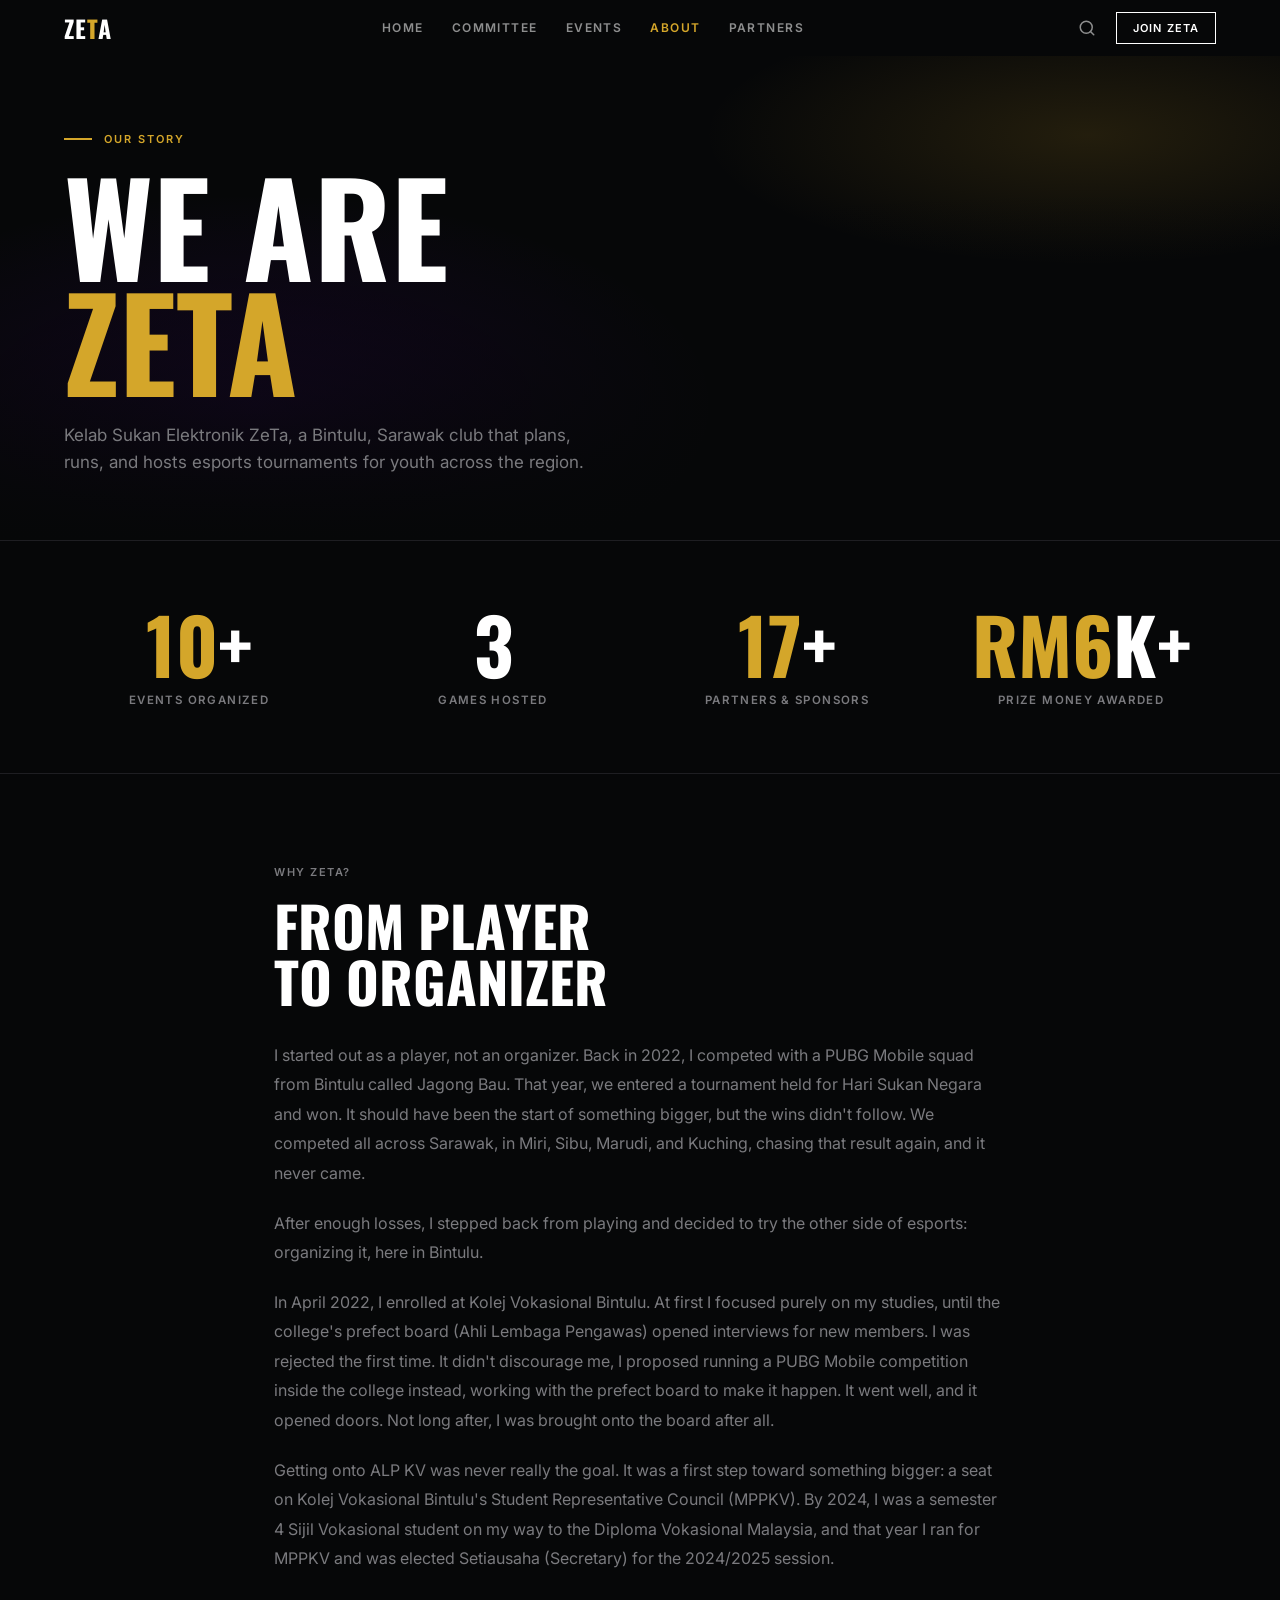
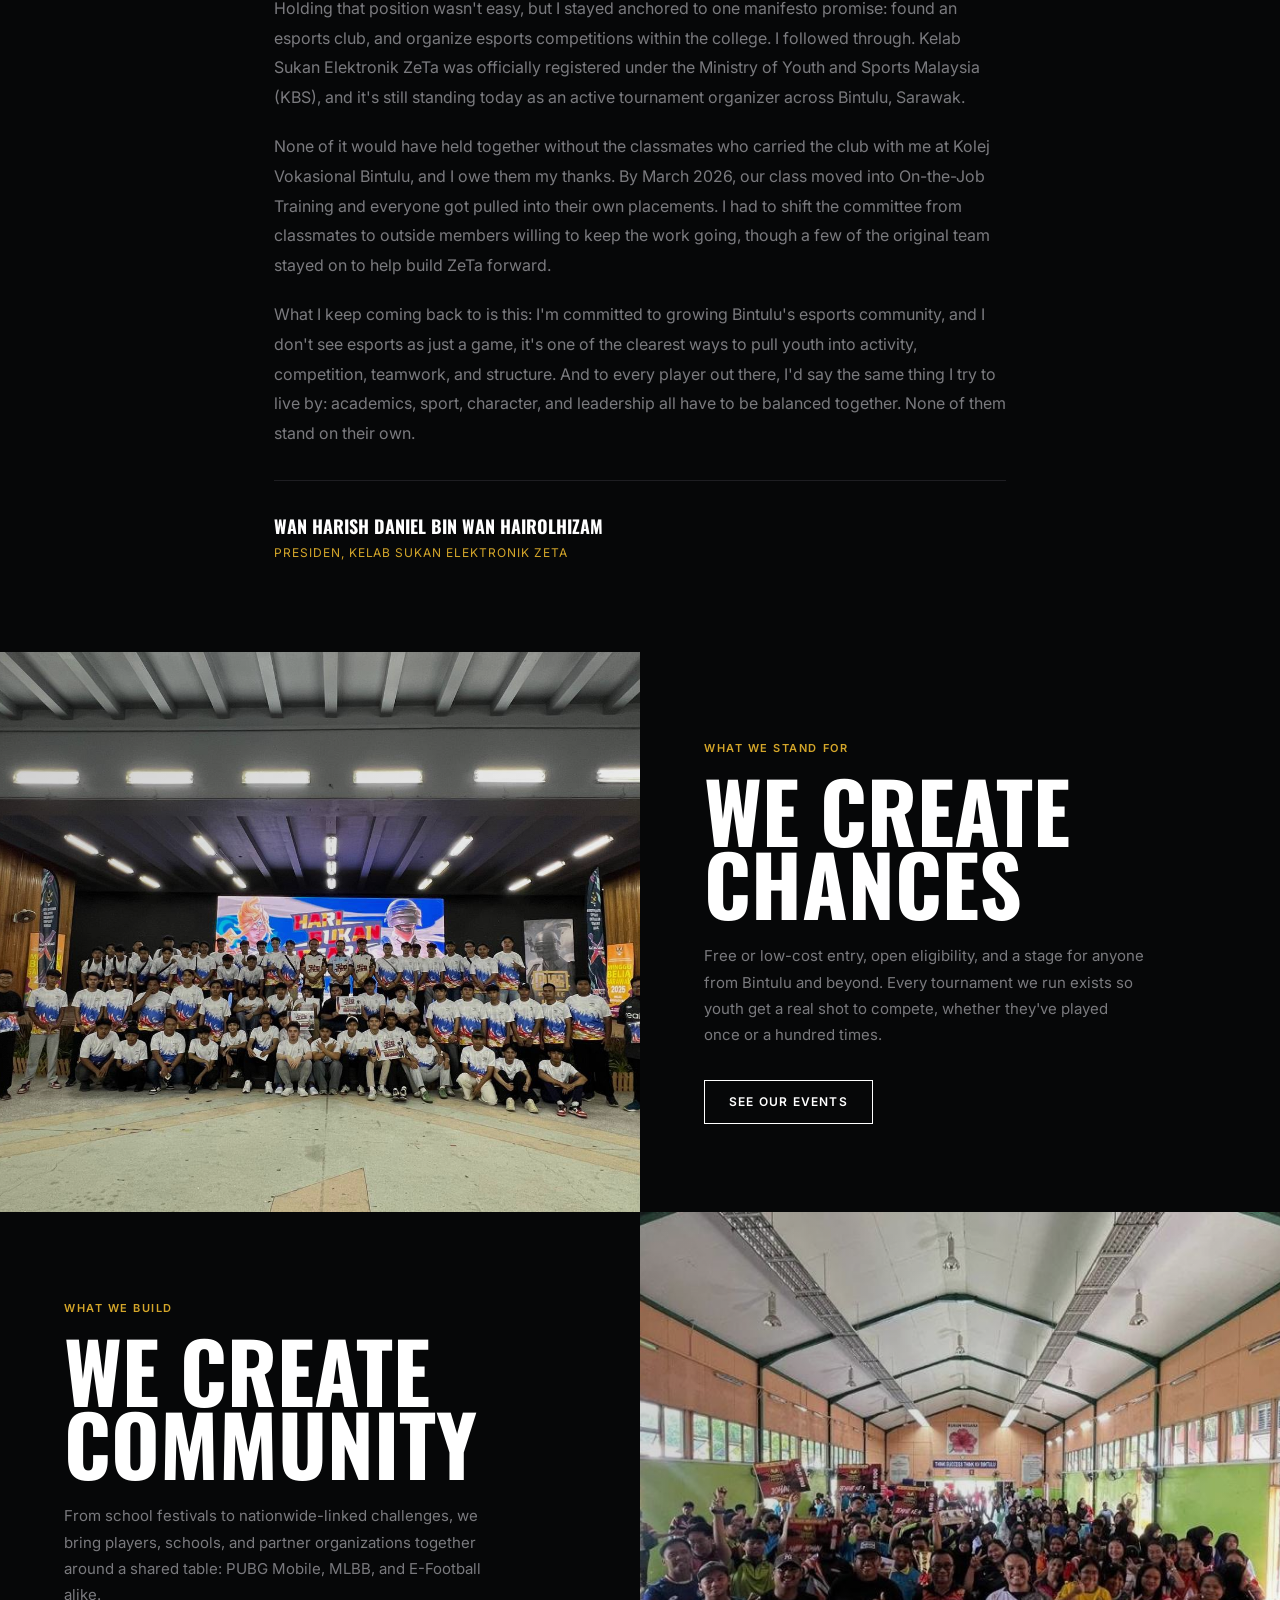
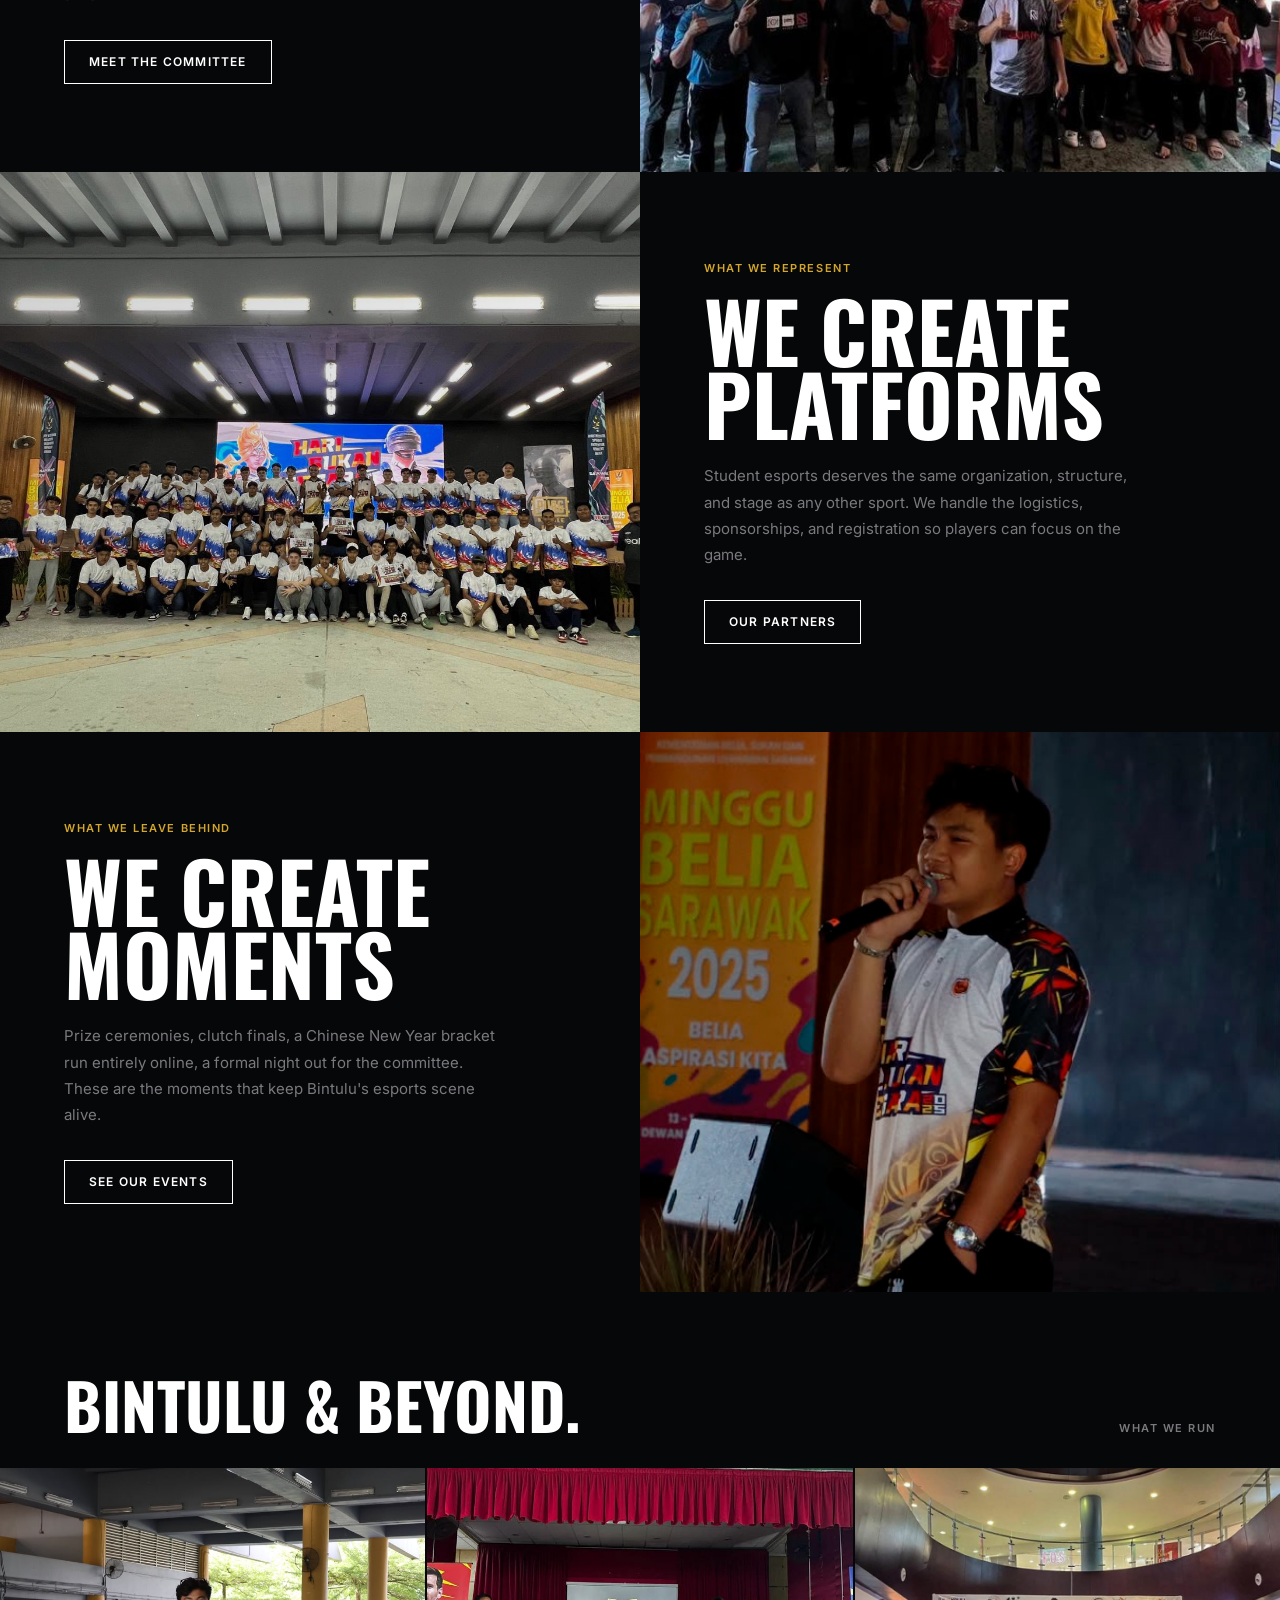
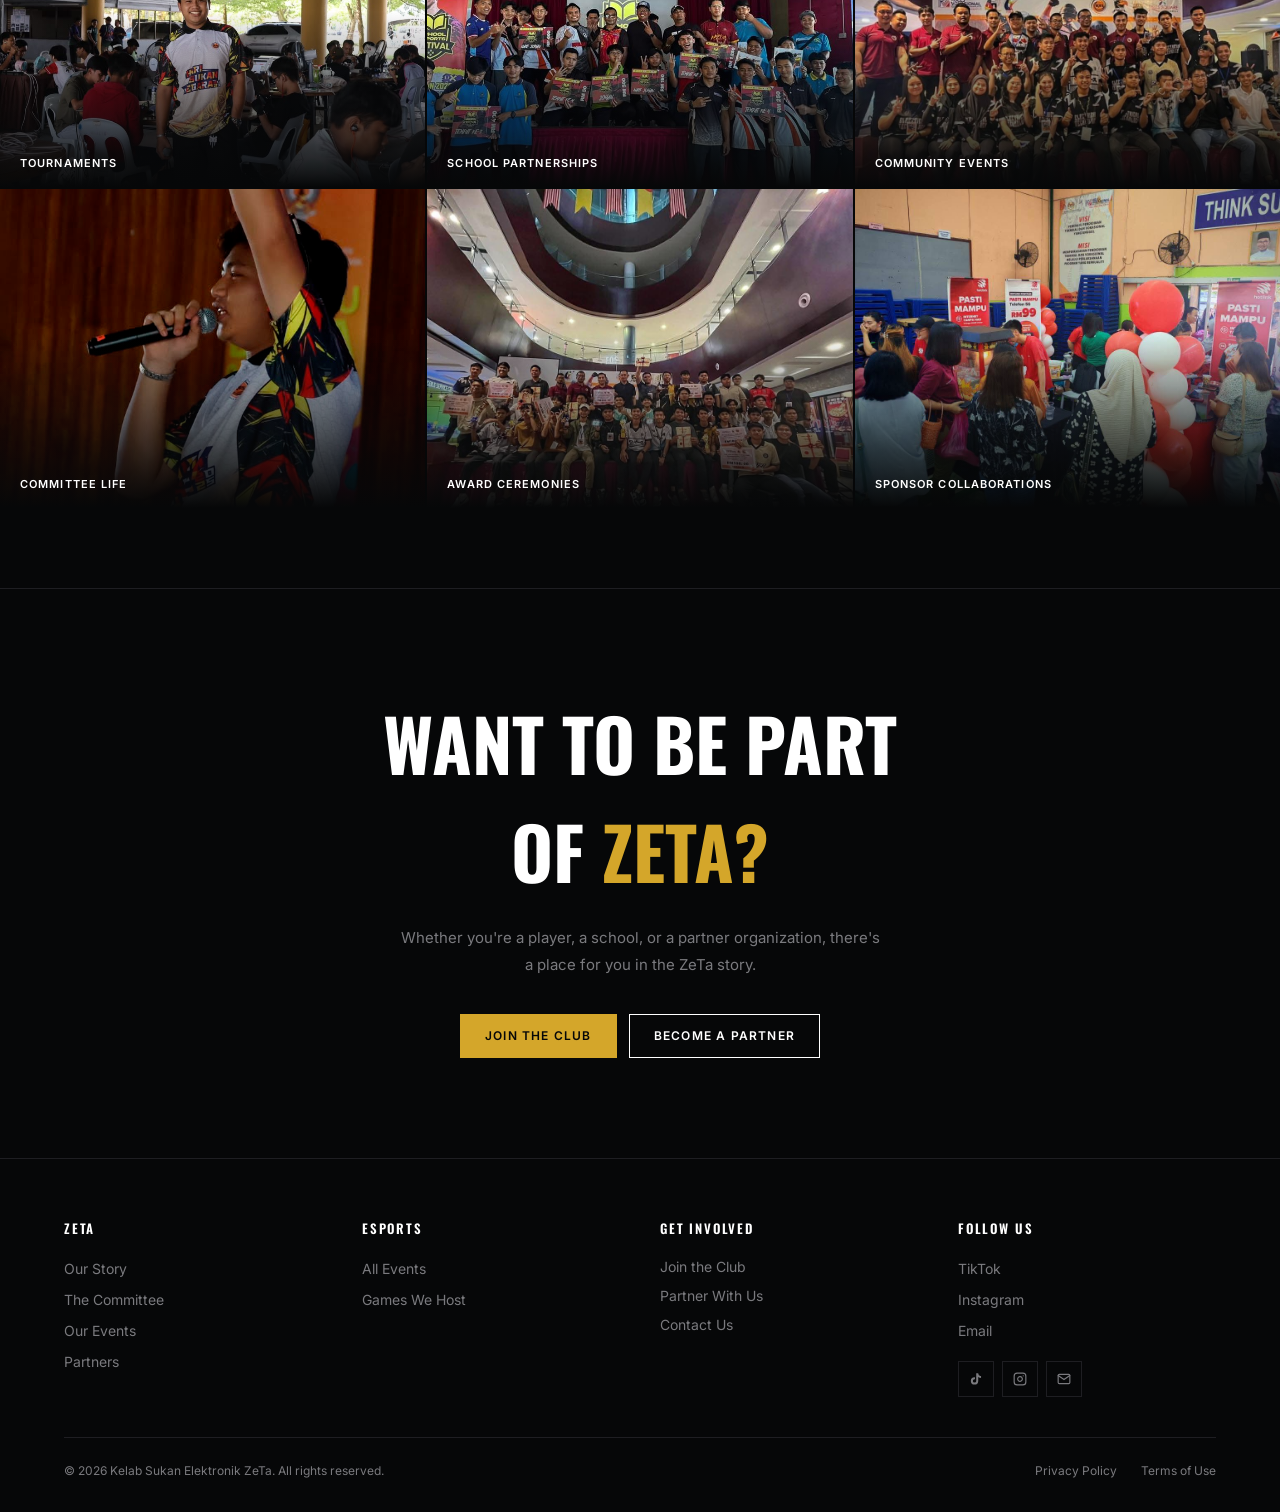
==== commit 5c5a85c8: "Remove em-dashes from about page copy" ====
--- a/about.html
+++ b/about.html
@@ -3,8 +3,8 @@
 <head>
   <meta charset="UTF-8">
   <meta name="viewport" content="width=device-width, initial-scale=1.0">
-  <title>About — ZeTa Esport</title>
-  <meta name="description" content="Kelab Sukan Elektronik ZeTa (KSE ZeTa) — a Bintulu, Sarawak esports club registered under the Ministry of Youth and Sports Malaysia, organizing PUBG Mobile, MLBB, and E-Football tournaments.">
+  <title>About - ZeTa Esport</title>
+  <meta name="description" content="Kelab Sukan Elektronik ZeTa (KSE ZeTa), a Bintulu, Sarawak esports club registered under the Ministry of Youth and Sports Malaysia, organizing PUBG Mobile, MLBB, and E-Football tournaments.">
   <link rel="preconnect" href="https://fonts.googleapis.com">
   <link rel="preconnect" href="https://fonts.gstatic.com" crossorigin>
   <link href="https://fonts.googleapis.com/css2?family=Oswald:wght@400;500;600;700&family=Inter:wght@400;500;600&display=swap" rel="stylesheet">
@@ -55,7 +55,7 @@
       <div class="about-hero__content">
         <p class="about-hero__eyebrow">Our Story</p>
         <h1 class="about-hero__title">We Are<br><span class="accent">ZeTa</span></h1>
-        <p class="about-hero__tagline">Kelab Sukan Elektronik ZeTa — a Bintulu, Sarawak club that plans, runs, and hosts esports tournaments for youth across the region.</p>
+        <p class="about-hero__tagline">Kelab Sukan Elektronik ZeTa, a Bintulu, Sarawak club that plans, runs, and hosts esports tournaments for youth across the region.</p>
       </div>
     </section>
 
@@ -86,13 +86,13 @@
       <p class="label founder-note__label reveal">Why ZeTa?</p>
       <h2 class="founder-note__heading reveal" id="founder-note-heading" data-delay="0.1">From Player<br>to Organizer</h2>
       <div class="founder-note__body reveal" data-delay="0.2">
-        <p>I started out as a player, not an organizer. Back in 2022, I competed with a PUBG Mobile squad from Bintulu called Jagong Bau. That year, we entered a tournament held for Hari Sukan Negara and won. It should have been the start of something bigger, but the wins didn't follow — we competed all across Sarawak, in Miri, Sibu, Marudi, and Kuching, chasing that result again, and it never came.</p>
+        <p>I started out as a player, not an organizer. Back in 2022, I competed with a PUBG Mobile squad from Bintulu called Jagong Bau. That year, we entered a tournament held for Hari Sukan Negara and won. It should have been the start of something bigger, but the wins didn't follow. We competed all across Sarawak, in Miri, Sibu, Marudi, and Kuching, chasing that result again, and it never came.</p>
         <p>After enough losses, I stepped back from playing and decided to try the other side of esports: organizing it, here in Bintulu.</p>
-        <p>In April 2022, I enrolled at Kolej Vokasional Bintulu. At first I focused purely on my studies, until the college's prefect board (Ahli Lembaga Pengawas) opened interviews for new members. I was rejected the first time. It didn't discourage me — I proposed running a PUBG Mobile competition inside the college instead, working with the prefect board to make it happen. It went well, and it opened doors. Not long after, I was brought onto the board after all.</p>
-        <p>Getting onto ALP KV was never really the goal — it was a first step toward something bigger: a seat on Kolej Vokasional Bintulu's Student Representative Council (MPPKV). By 2024, I was a semester 4 Sijil Vokasional student on my way to the Diploma Vokasional Malaysia, and that year I ran for MPPKV and was elected Setiausaha (Secretary) for the 2024/2025 session.</p>
+        <p>In April 2022, I enrolled at Kolej Vokasional Bintulu. At first I focused purely on my studies, until the college's prefect board (Ahli Lembaga Pengawas) opened interviews for new members. I was rejected the first time. It didn't discourage me, I proposed running a PUBG Mobile competition inside the college instead, working with the prefect board to make it happen. It went well, and it opened doors. Not long after, I was brought onto the board after all.</p>
+        <p>Getting onto ALP KV was never really the goal. It was a first step toward something bigger: a seat on Kolej Vokasional Bintulu's Student Representative Council (MPPKV). By 2024, I was a semester 4 Sijil Vokasional student on my way to the Diploma Vokasional Malaysia, and that year I ran for MPPKV and was elected Setiausaha (Secretary) for the 2024/2025 session.</p>
         <p>Holding that position wasn't easy, but I stayed anchored to one manifesto promise: found an esports club, and organize esports competitions within the college. I followed through. Kelab Sukan Elektronik ZeTa was officially registered under the Ministry of Youth and Sports Malaysia (KBS), and it's still standing today as an active tournament organizer across Bintulu, Sarawak.</p>
-        <p>None of it would have held together without the classmates who carried the club with me at Kolej Vokasional Bintulu, and I owe them my thanks. By March 2026, our class moved into On-the-Job Training and everyone got pulled into their own placements — I had to shift the committee from classmates to outside members willing to keep the work going, though a few of the original team stayed on to help build ZeTa forward.</p>
-        <p>What I keep coming back to is this: I'm committed to growing Bintulu's esports community, and I don't see esports as just a game — it's one of the clearest ways to pull youth into activity, competition, teamwork, and structure. And to every player out there, I'd say the same thing I try to live by: academics, sport, character, and leadership all have to be balanced together. None of them stand on their own.</p>
+        <p>None of it would have held together without the classmates who carried the club with me at Kolej Vokasional Bintulu, and I owe them my thanks. By March 2026, our class moved into On-the-Job Training and everyone got pulled into their own placements. I had to shift the committee from classmates to outside members willing to keep the work going, though a few of the original team stayed on to help build ZeTa forward.</p>
+        <p>What I keep coming back to is this: I'm committed to growing Bintulu's esports community, and I don't see esports as just a game, it's one of the clearest ways to pull youth into activity, competition, teamwork, and structure. And to every player out there, I'd say the same thing I try to live by: academics, sport, character, and leadership all have to be balanced together. None of them stand on their own.</p>
       </div>
       <div class="founder-note__sig reveal" data-delay="0.3">
         <p class="founder-note__sig-name">Wan Harish Daniel Bin Wan Hairolhizam</p>
@@ -103,7 +103,7 @@
     <!-- ====== MISSION BLOCKS ====== -->
     <div class="missions" role="region" aria-label="Our mission">
 
-      <!-- Block 1: WE CREATE OPPORTUNITIES — image left, text right -->
+      <!-- Block 1: WE CREATE OPPORTUNITIES, image left, text right -->
       <article class="mission-block">
         <div class="mission-block__img">
           <div class="mission-block__img-bg" style="background-image: url('assets/HariSukanNegara1.jpeg');"></div>
@@ -117,12 +117,12 @@
         </div>
       </article>
 
-      <!-- Block 2: WE CREATE COMMUNITY — text left, image right (nth-child(even) flips img) -->
+      <!-- Block 2: WE CREATE COMMUNITY, text left, image right (nth-child(even) flips img) -->
       <article class="mission-block">
         <div class="mission-block__text reveal">
           <p class="mission-block__kicker">What We Build</p>
           <h2 class="mission-block__heading">We Create<br>Community</h2>
-          <p class="mission-block__body">From school festivals to nationwide-linked challenges, we bring players, schools, and partner organizations together around a shared table &mdash; PUBG Mobile, MLBB, and E-Football alike.</p>
+          <p class="mission-block__body">From school festivals to nationwide-linked challenges, we bring players, schools, and partner organizations together around a shared table: PUBG Mobile, MLBB, and E-Football alike.</p>
           <a href="committee.html" class="btn btn-outline">Meet the Committee</a>
         </div>
         <div class="mission-block__img">
@@ -131,7 +131,7 @@
         </div>
       </article>
 
-      <!-- Block 3: WE CREATE PLATFORMS — image left, text right -->
+      <!-- Block 3: WE CREATE PLATFORMS, image left, text right -->
       <article class="mission-block">
         <div class="mission-block__img">
           <div class="mission-block__img-bg" style="background-image: url('assets/HariSukanNegara2.jpeg');"></div>
@@ -145,7 +145,7 @@
         </div>
       </article>
 
-      <!-- Block 4: WE CREATE MOMENTS — text left, image right (nth-child(even) flips img) -->
+      <!-- Block 4: WE CREATE MOMENTS, text left, image right (nth-child(even) flips img) -->
       <article class="mission-block">
         <div class="mission-block__text reveal">
           <p class="mission-block__kicker">What We Leave Behind</p>
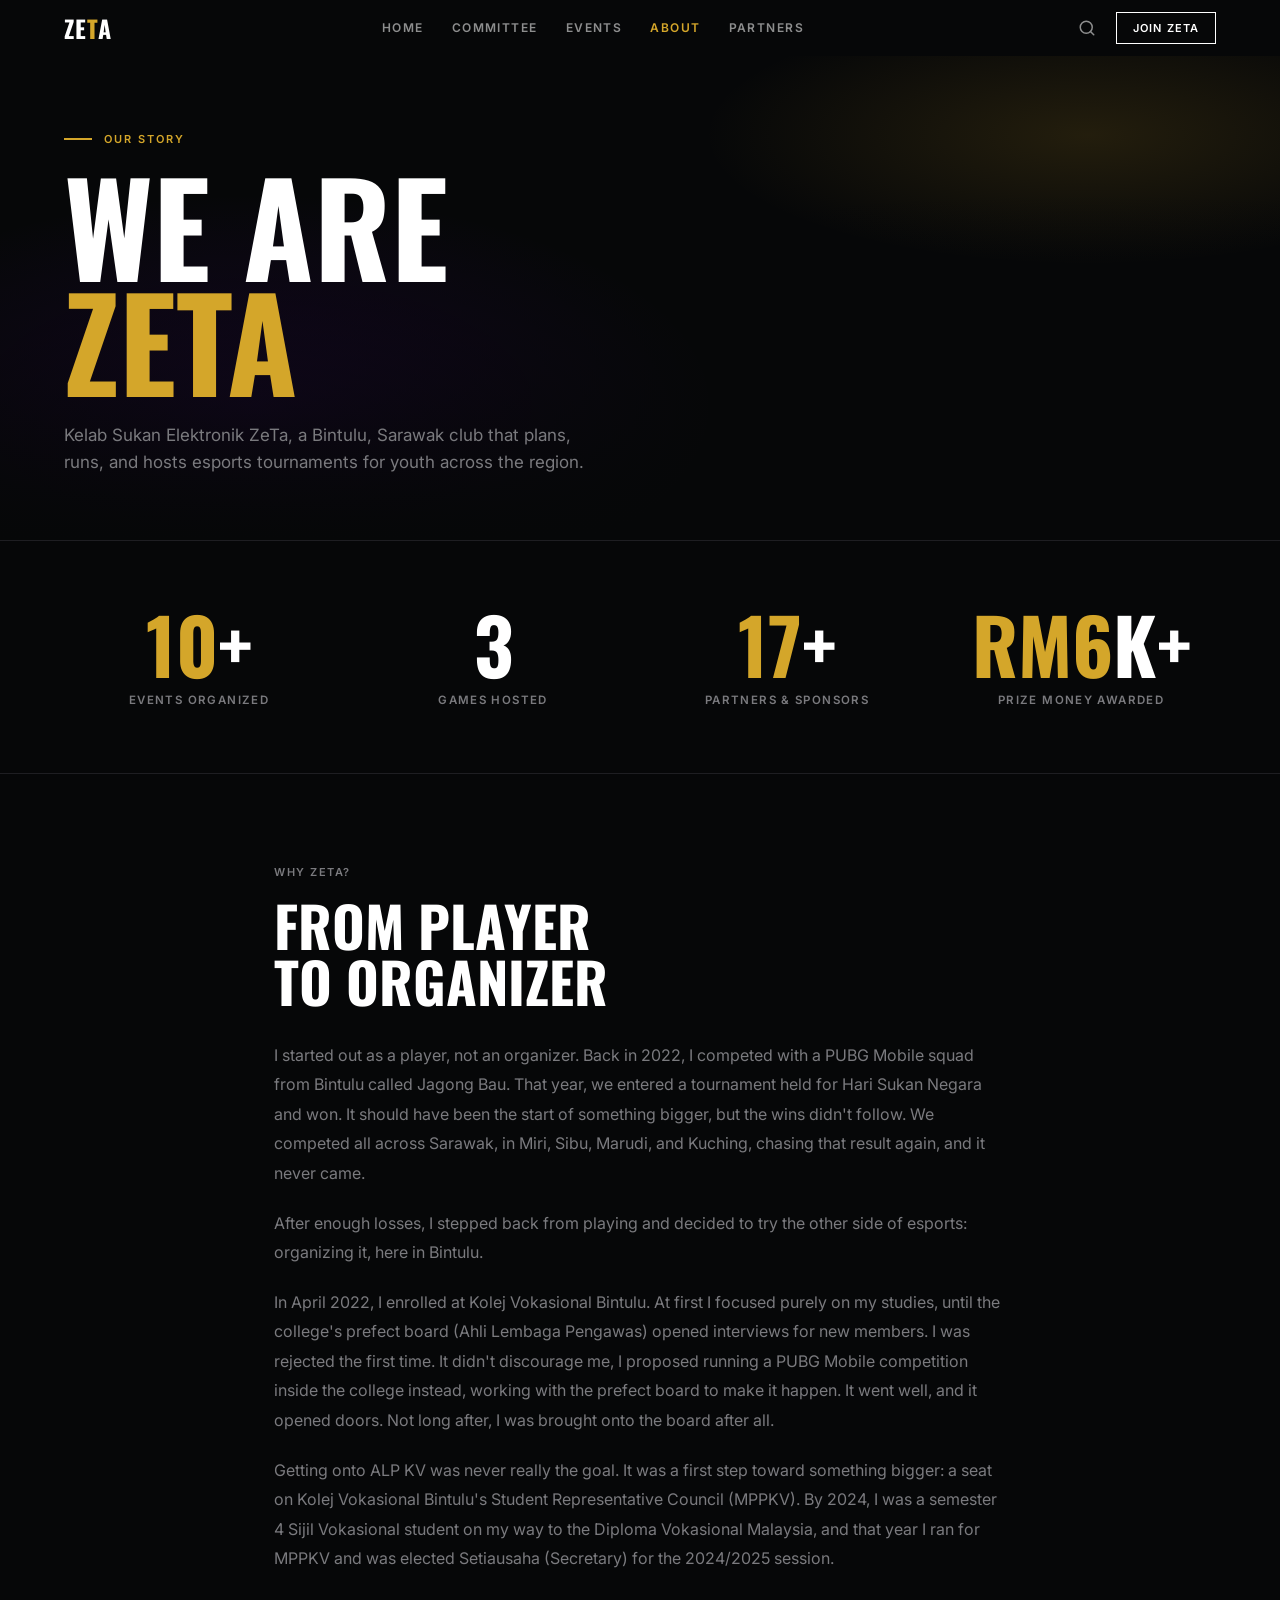
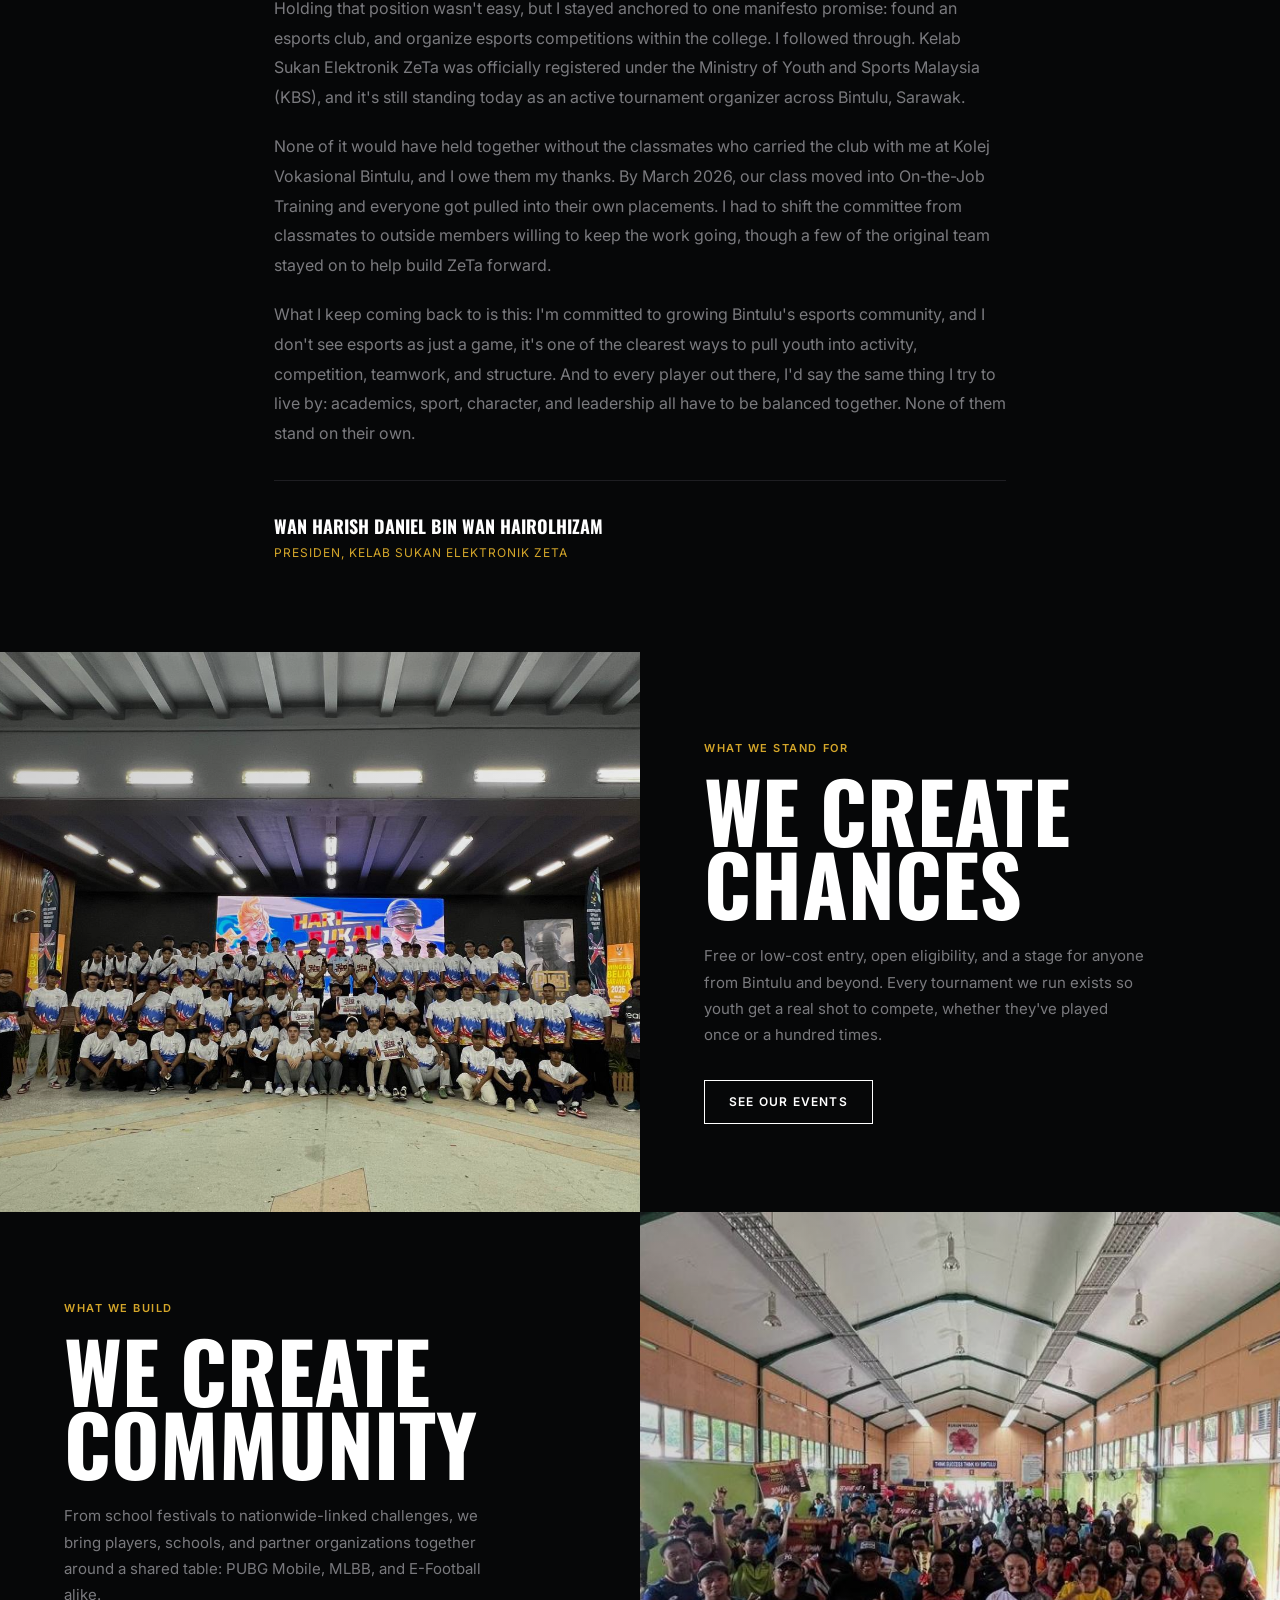
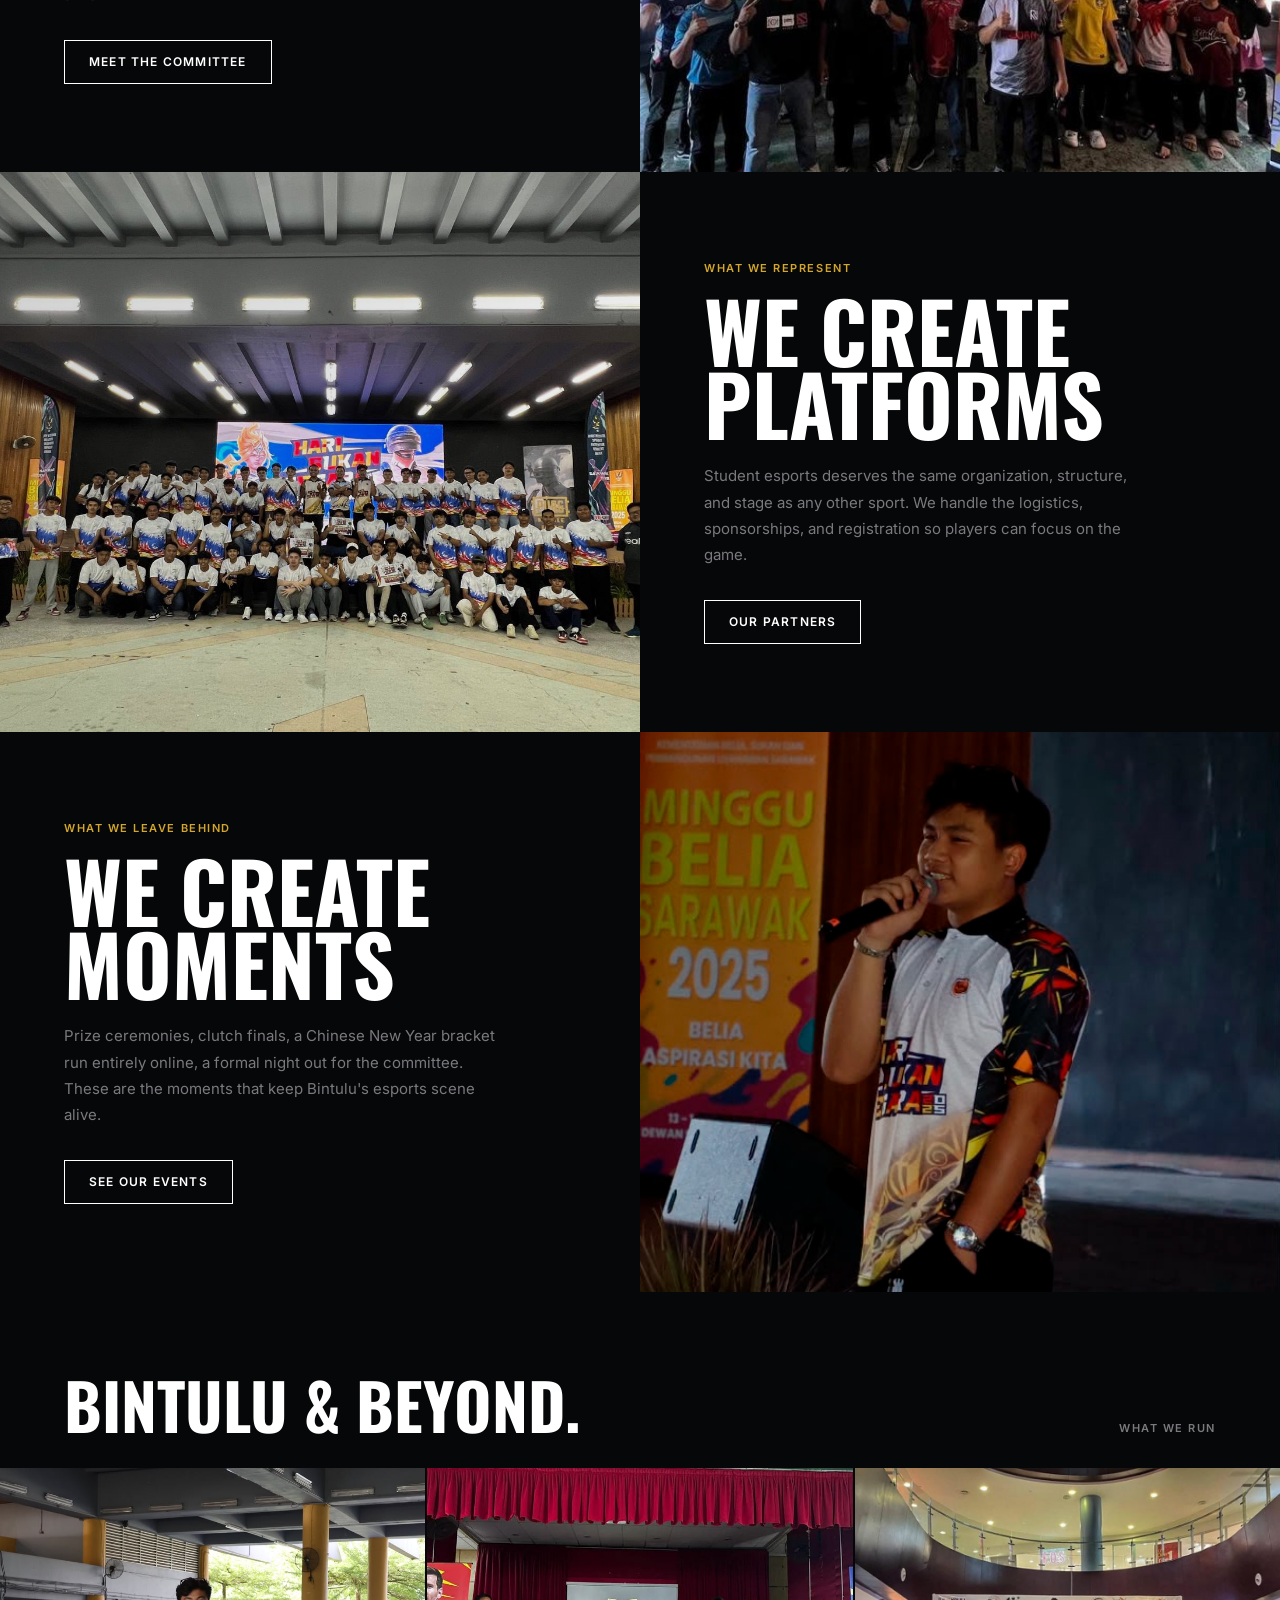
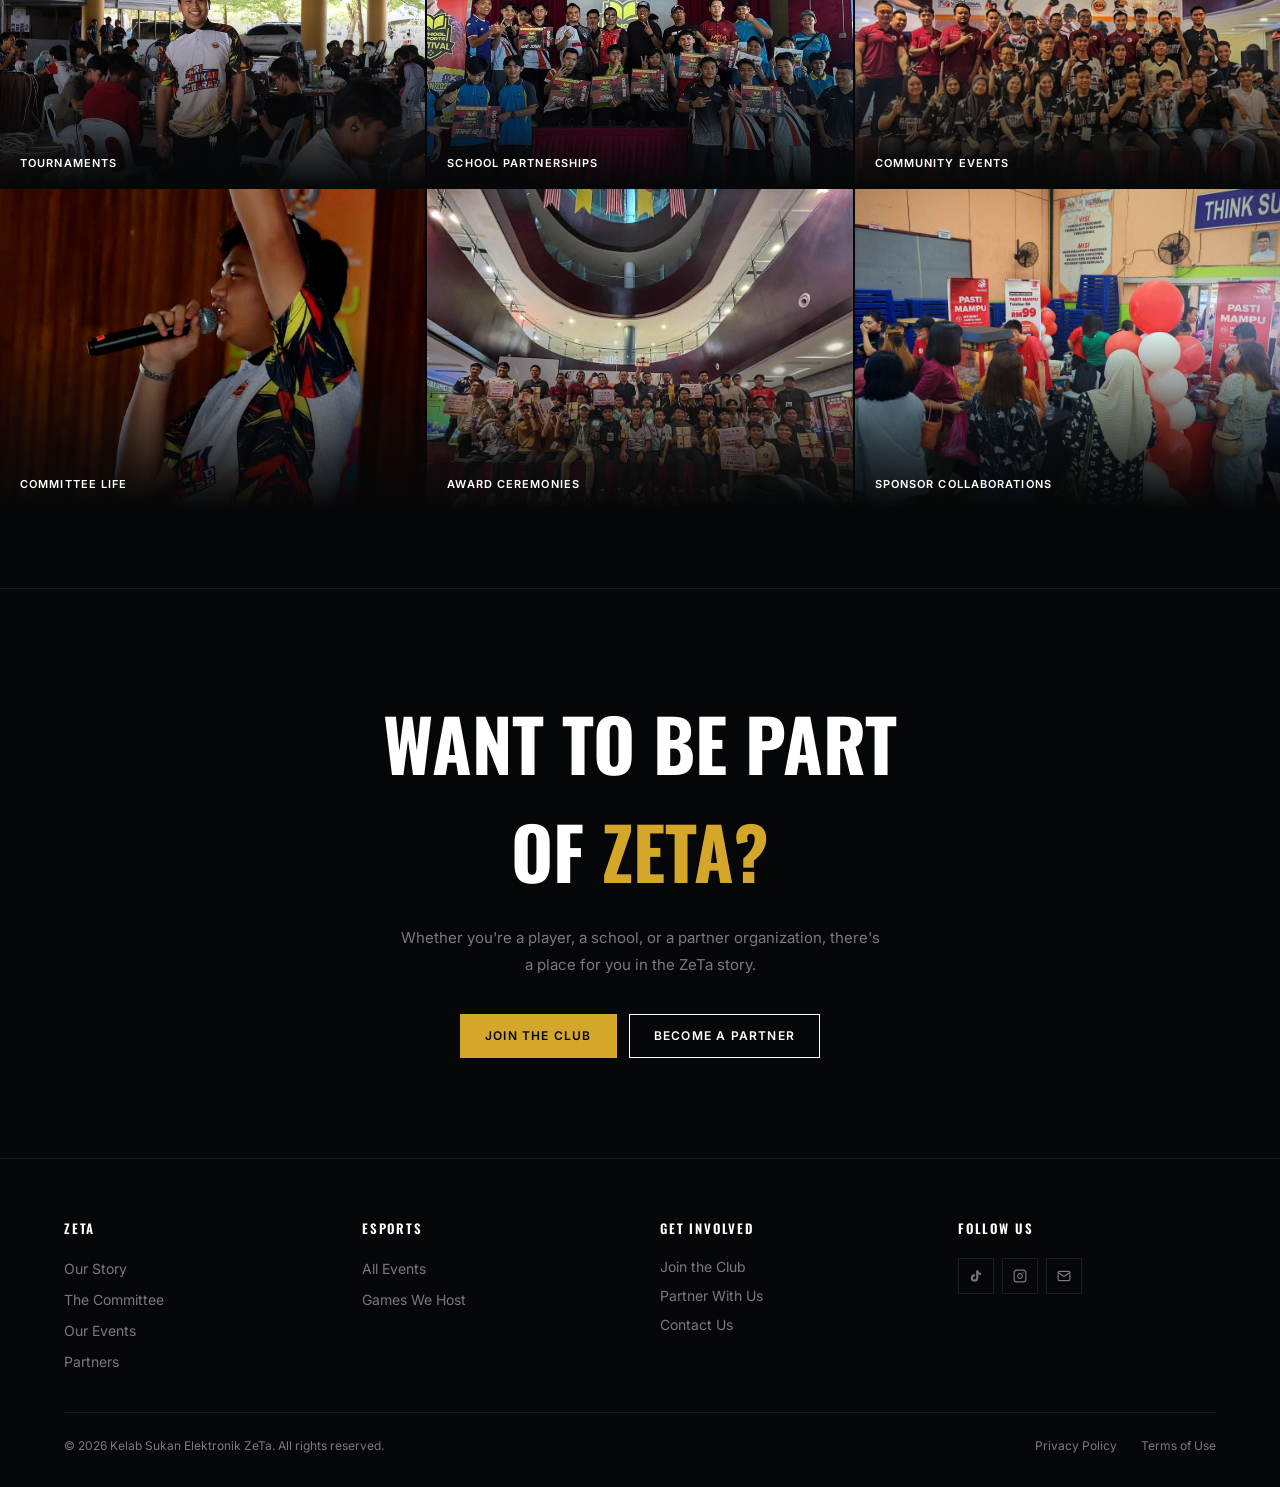
==== commit 12e439da: "Remove duplicate Follow Us text links from footer, keep icon row only" ====
--- a/about.html
+++ b/about.html
@@ -242,11 +242,6 @@
       </div>
       <div class="footer__col">
         <p class="footer__col-title">Follow Us</p>
-        <nav class="footer__links" aria-label="Social media">
-          <a href="https://www.tiktok.com/@kse.zeta" target="_blank" rel="noopener">TikTok</a>
-          <a href="https://www.instagram.com/kse.zeta/" target="_blank" rel="noopener">Instagram</a>
-          <a href="https://mail.google.com/mail/?view=cm&amp;fs=1&amp;to=kelabsukanelektronikzeta@gmail.com" target="_blank" rel="noopener">Email</a>
-        </nav>
         <div class="footer__social">
           <a href="https://www.tiktok.com/@kse.zeta" target="_blank" rel="noopener" aria-label="TikTok">
             <svg width="14" height="14" viewBox="0 0 24 24" fill="currentColor"><path d="M19.59 6.69a4.83 4.83 0 0 1-3.77-4.25V2h-3.45v13.67a2.89 2.89 0 0 1-2.88 2.5 2.89 2.89 0 0 1-2.89-2.89 2.89 2.89 0 0 1 2.89-2.89c.28 0 .54.04.79.1V9.01a6.33 6.33 0 0 0-.79-.05 6.34 6.34 0 0 0-6.34 6.34 6.34 6.34 0 0 0 6.34 6.34 6.34 6.34 0 0 0 6.33-6.34V8.69a8.27 8.27 0 0 0 4.83 1.56V6.79a4.84 4.84 0 0 1-1.06-.1z"/></svg>
--- a/css/global.css
+++ b/css/global.css
@@ -216,10 +216,12 @@
 .mobile-menu {
   display: none;
   position: fixed;
-  top: var(--nav-h); left: 0; right: 0; bottom: 0;
+  top: var(--nav-h); left: 0; right: 0;
+  max-height: calc(100vh - var(--nav-h));
   background: var(--bg);
+  box-shadow: 0 1rem 2rem rgba(0, 0, 0, 0.4);
   z-index: 999;
-  padding: 4rem var(--px);
+  padding: 1.5rem var(--px);
   flex-direction: column;
   overflow-y: auto;
 }
@@ -227,11 +229,11 @@
 .mobile-menu a {
   font-family: var(--font-heading);
   font-weight: 700;
-  font-size: 3.6rem;
+  font-size: 1.8rem;
   text-transform: uppercase;
   color: var(--white);
   border-bottom: 1px solid var(--border);
-  padding: 2rem 0;
+  padding: 1.2rem 0;
   transition: color 0.2s;
 }
 .mobile-menu a:hover { color: var(--gold); }
